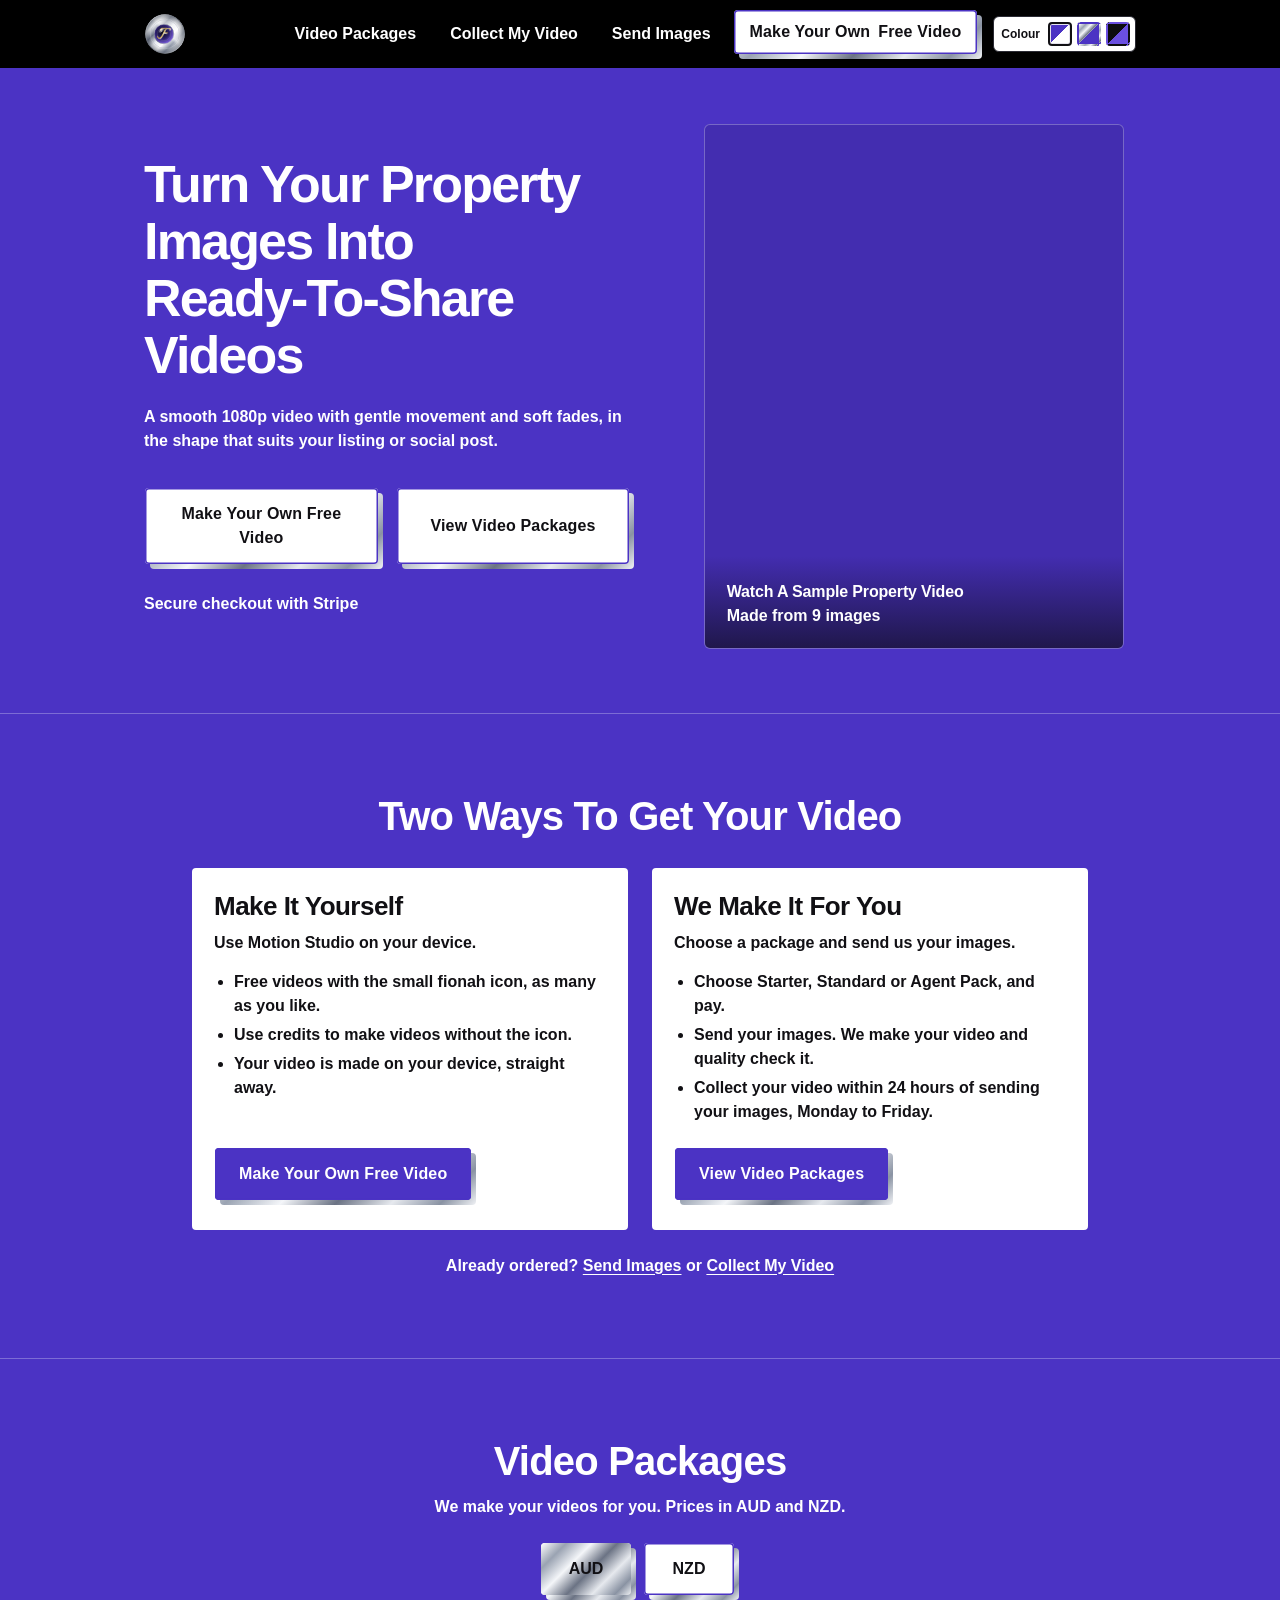
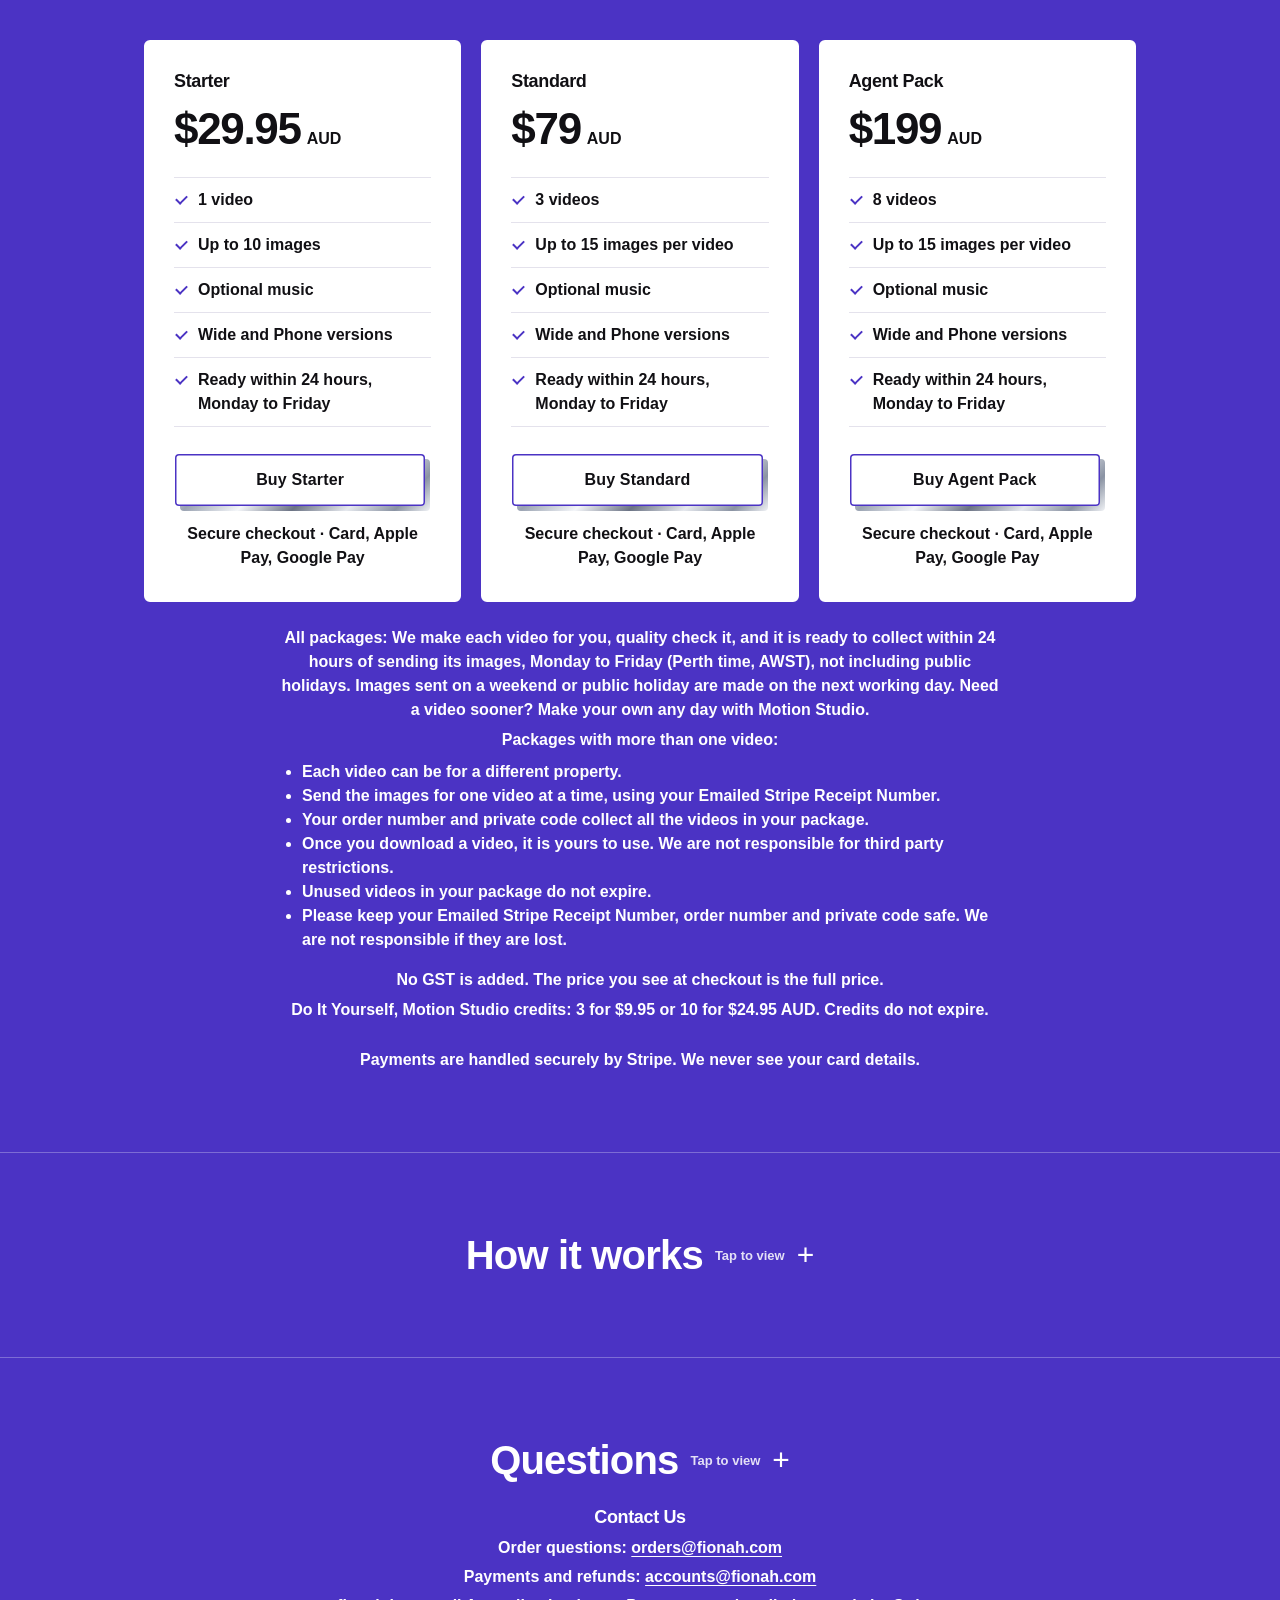
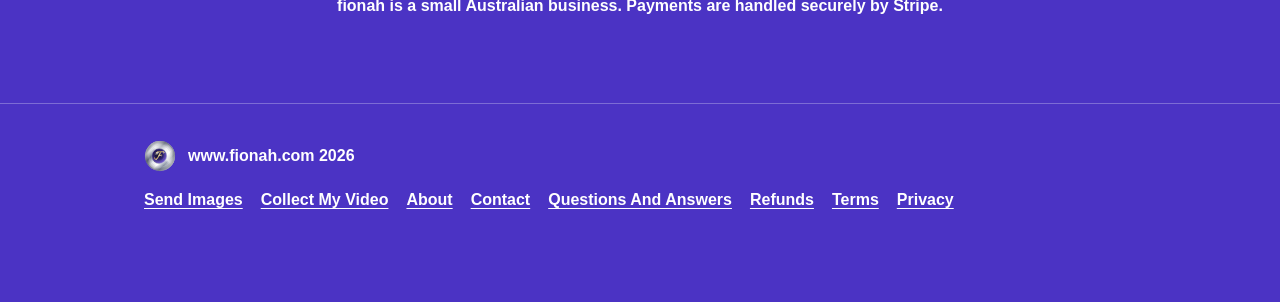
==== index.html @ e20ab8f5 "Contact Us message form (email links), Questions And Answers page, replies on Collect My Video, priv" ====
<!DOCTYPE html>
<html lang="en">
<head>
<meta charset="utf-8">
<meta name="viewport" content="width=device-width, initial-scale=1">
<title>fionah — Turn Your Property Images Into Videos</title>
<link rel="preconnect" href="https://fonts.googleapis.com">
<link rel="preconnect" href="https://fonts.gstatic.com" crossorigin>
<link href="https://fonts.googleapis.com/css2?family=Arimo:wght@400;700&display=swap" rel="stylesheet">
<meta name="description" content="Turn your listing images into scroll-stopping videos, ready within 24 hours of sending your images, Monday to Friday. Order a done-for-you video, or try Motion Studio free on your device.">
<meta name="theme-color" content="#000000">
<link rel="icon" type="image/svg+xml" href="favicon.svg">
<link rel="icon" type="image/png" sizes="32x32" href="favicon-32.png">
<link rel="shortcut icon" href="favicon.ico">
<link rel="apple-touch-icon" href="apple-touch-icon.png">
<script>try{document.documentElement.dataset.look=localStorage.getItem("fionah-theme")||"pastel"}catch(e){}</script>
<style>
  /* =========================================================
     fionah — minimal design system
     Font: Arial everywhere, logo included
     Look: sharp corners, thin lines, deep purple buttons
           with a chrome-silver shadow
     ========================================================= */
  :root, [data-look="pastel"]{          /* "Purple / white" — the default look */
    --bg:#4B33C4; --bg2:#432DB0; --card:#FFFFFF; --ink:#FFFFFF; --muted:#FFFFFF; --line:rgba(255,255,255,.28);
    --accent:#FFFFFF; --accent-hover:#EEEAFB; --accent-ink:#111014; --logo-ink:#FFFFFF;
  }
  [data-look="classic"]{                /* "Classic" — crisp white + black */
    --bg:#D6DAE0; --bg2:#E4E7EC; --card:#FFFFFF; --ink:#0A0A0A; --muted:#0A0A0A; --line:#B9BFC9;
    --accent:#4B33C4; --accent-hover:#3A2699; --accent-ink:#FFFFFF; --logo-ink:#0A0A0A;
  }
  [data-look="night"]{                  /* "Night" — dark + lighter purple */
    --bg:#0C0C10; --bg2:#121218; --card:#16161D; --ink:#F4F2EE; --muted:#F4F2EE; --line:#2A2A33;
    --accent:#6A4FE0; --accent-hover:#7D65EA; --accent-ink:#FFFFFF; --logo-ink:#FFFFFF;
  }
  :root{
    --chrome:linear-gradient(135deg,#FFFFFF 0%,#9AA3B2 18%,#F4F6F9 36%,#6B7384 54%,#E6E9EE 72%,#8A93A3 88%,#F0F2F5 100%);
    --r:4px;        /* sharp corners */
    --r-lg:6px;
  }
  *{box-sizing:border-box}
  html{scroll-behavior:smooth}
  body{margin:0;background:var(--bg);color:var(--ink);font-family:Arial,Arimo,Helvetica,sans-serif;font-size:16px;line-height:1.6;transition:background .3s,color .3s;-webkit-font-smoothing:antialiased}
  a{color:inherit}
  .wrap{max-width:1040px;margin:0 auto;padding:0 24px}
  h1,h2,h3{font-family:Arial,Arimo,Helvetica,sans-serif;font-weight:700;line-height:1.1;margin:0;letter-spacing:-.02em}
  h1{font-size:clamp(34px,6vw,60px);letter-spacing:-.035em}
  h2{font-size:clamp(26px,4vw,40px);margin-bottom:12px}
  h3{font-size:18px}
  p{margin:0}
  .muted{color:var(--muted)}
  .eyebrow{display:inline-block;font-size:12px;font-weight:700;letter-spacing:.14em;text-transform:uppercase;color:var(--accent);margin-bottom:14px}
  [data-look="night"] .eyebrow{color:#A996FF}

  /* buttons: sharp, deep purple, chrome-silver shadow */
  .btn{position:relative;z-index:0;display:inline-flex;align-items:center;justify-content:center;gap:8px;border-radius:var(--r);padding:14px 24px;font-weight:700;font-size:15px;letter-spacing:.01em;text-decoration:none;border:1.5px solid transparent;cursor:pointer;font-family:inherit;transition:transform .15s,background .15s}
  .btn-main{background:transparent;color:var(--accent-ink);margin:0 5px 5px 0}
  .btn-main::after{content:"";position:absolute;inset:0;border-radius:inherit;background:var(--accent);z-index:-1;transition:background .15s}
  .btn-main::before{content:"";position:absolute;inset:0;border-radius:inherit;background:var(--chrome);transform:translate(5px,5px);z-index:-2;transition:transform .15s}
  .btn-main:hover::after{background:var(--accent-hover)}
  .btn-main:hover::before{transform:translate(3px,3px)}
  .btn-main:active{transform:translate(3px,3px)}
  .btn-main:active::before{transform:translate(2px,2px)}
  .btn-ghost{background:transparent;border-color:var(--ink);color:var(--ink);margin:0 5px 5px 0}
  .btn-ghost:hover{background:var(--ink);color:var(--bg)}
  .btn[aria-disabled="true"]{cursor:not-allowed}

  /* nav — light, no black bar */
  nav{position:sticky;top:0;z-index:20;background:color-mix(in srgb,var(--bg) 88%,transparent);backdrop-filter:blur(10px);-webkit-backdrop-filter:blur(10px);border-bottom:1px solid var(--line)}
  nav .wrap{display:flex;align-items:center;justify-content:space-between;height:68px}

  /* fionah logo: chrome lens + bold Arial name (purple "f") */
  .logo{display:inline-flex;align-items:center;gap:9px;text-decoration:none;color:inherit}
  .logo img{flex:none}
  .logo .wm{display:inline-flex;align-items:baseline;font-family:Arial,Arimo,Helvetica,sans-serif;font-weight:700;letter-spacing:-.04em;line-height:1;white-space:nowrap}
  .logo .f{background:linear-gradient(160deg,#8A6CF0 0%,#5A44C4 45%,#2E2270 100%);-webkit-background-clip:text;background-clip:text;color:transparent;padding-right:.04em}
  .logo .rest{color:var(--logo-ink,#111014)}
  .logo.md img{width:42px;height:42px}
  .logo.md .wm{font-size:28px}
  .logo.sm img{width:32px;height:32px}
  .logo.sm .wm{font-size:22px}
  [data-look="night"] .logo .f{background-image:linear-gradient(160deg,#C9BCFF 0%,#8A6CF0 100%)}
  .navlinks{display:flex;gap:10px;align-items:center}
  .navlinks a.l{padding:8px 12px;text-decoration:none;font-size:14px;color:var(--muted)}
  .navlinks a.l:hover{color:var(--ink)}
  @media (max-width:640px){.navlinks a.l{display:none}}
  @media (max-width:640px){
    .navlinks{gap:6px}
    .navlinks a.l.sp{display:inline-block;padding:6px 2px;font-size:14px;white-space:nowrap}
    .navlinks .btn{padding:9px 12px;font-size:14px;white-space:nowrap}
    .themer .tl{display:none}
  }
  @media (max-width:380px){
    nav .wrap{padding-left:12px;padding-right:12px}
    nav .logo.md img{width:34px;height:34px}
    .navlinks{gap:5px}
    .navlinks a.l.sp{font-size:13px}
    .navlinks .btn{padding:8px 10px;font-size:13px}
    .themer{gap:3px;padding:4px}
    .themer button{width:20px;height:20px}
  }
  .navlinks .btn{padding:10px 16px;font-size:14px}

  /* hero */
  .hero{padding:56px 0 64px}
  .hero .grid{display:grid;grid-template-columns:1.05fr .95fr;gap:56px;align-items:center}
  @media (max-width:820px){.hero{padding:34px 0 48px}.hero .grid{grid-template-columns:1fr;gap:40px}}
  .hero p.lead{font-size:18px;color:var(--muted);margin:20px 0 30px;max-width:500px}
  .hero .ctas{display:flex;gap:12px;flex-wrap:wrap;margin-top:30px}
  .trust{display:flex;gap:10px 22px;flex-wrap:wrap;margin-top:26px;font-size:13px;color:var(--muted)}
  .trust span::before{content:"";display:inline-block;width:6px;height:6px;background:var(--accent);margin-right:8px;vertical-align:middle}

  /* demo (gentle zoom & glide, like the real videos) */
  .demo{position:relative;aspect-ratio:4/5;border-radius:var(--r-lg);overflow:hidden;background:var(--bg2);border:1px solid var(--line);max-width:420px;justify-self:center;width:100%}
  .scene{position:absolute;inset:0;opacity:0;animation:fade 36s infinite}
  .scene img{width:100%;height:100%;object-fit:cover;display:block;animation:kb1 36s infinite ease-in-out}
  .scene:nth-child(2){animation-delay:4s}.scene:nth-child(2) img{animation-delay:4s;animation-name:kb2}
  .scene:nth-child(3){animation-delay:8s}.scene:nth-child(3) img{animation-delay:8s;animation-name:kb3}
  .scene:nth-child(4){animation-delay:12s}.scene:nth-child(4) img{animation-delay:12s;animation-name:kb1}
  .scene:nth-child(5){animation-delay:16s}.scene:nth-child(5) img{animation-delay:16s;animation-name:kb2}
  .scene:nth-child(6){animation-delay:20s}.scene:nth-child(6) img{animation-delay:20s;animation-name:kb3}
  .scene:nth-child(7){animation-delay:24s}.scene:nth-child(7) img{animation-delay:24s;animation-name:kb1}
  .scene:nth-child(8){animation-delay:28s}.scene:nth-child(8) img{animation-delay:28s;animation-name:kb2}
  .scene:nth-child(9){animation-delay:32s}.scene:nth-child(9) img{animation-delay:32s;animation-name:kb3}
  @keyframes fade{0%{opacity:0}3.33%{opacity:1}11.11%{opacity:1}14.44%{opacity:0}100%{opacity:0}}
  @keyframes kb1{0%{transform:scale(1)}14.44%{transform:scale(1.12) translate(2%,-1%)}100%{transform:scale(1.12) translate(2%,-1%)}}
  @keyframes kb2{0%{transform:scale(1.1) translateX(3%)}14.44%{transform:scale(1.1) translateX(-3%)}100%{transform:scale(1.1) translateX(-3%)}}
  @keyframes kb3{0%{transform:scale(1.13)}14.44%{transform:scale(1.0)}100%{transform:scale(1.0)}}
  .demo .demovid{position:absolute;inset:0;width:100%;height:100%;object-fit:cover;z-index:1;background:transparent}
  .demo .cap{z-index:2;position:absolute;left:0;right:0;bottom:0;padding:24px 22px 20px;background:linear-gradient(180deg,transparent,rgba(10,10,14,.62));color:#fff}
  .demo .cap b{font-size:20px;font-weight:700;letter-spacing:-.01em;display:block}
  .demo .cap small{font-size:13px}

  section{padding:80px 0;border-top:1px solid var(--line)}
  @media (max-width:820px){section{padding:56px 0}}
  .center{text-align:center}
  .sub{max-width:560px;margin:0 auto 40px;color:var(--muted)}

  /* steps */
  .cards{display:grid;grid-template-columns:repeat(3,1fr);gap:0;border:1px solid var(--line);border-radius:var(--r-lg);background:var(--card);overflow:hidden}
  @media (max-width:820px){.cards{grid-template-columns:1fr}}
  .card{padding:30px 28px;border-right:1px solid var(--line)}
  .card:last-child{border-right:none}
  @media (max-width:820px){.card{border-right:none;border-bottom:1px solid var(--line)}.card:last-child{border-bottom:none}}
  .card .num{display:block;font-size:13px;font-weight:700;letter-spacing:.1em;color:var(--accent);margin-bottom:18px}
  [data-look="night"] .card .num{color:#A996FF}
  .card p{color:var(--muted);margin-top:8px;font-size:15px}

  /* made for */
  .chips{display:flex;flex-wrap:wrap;gap:8px;justify-content:center;max-width:820px;margin:0 auto}
  .chip{border:1px solid var(--line);background:var(--card);border-radius:var(--r);padding:9px 14px;font-size:14px}

  /* pricing */
  .prices{display:grid;grid-template-columns:repeat(3,1fr);gap:20px;align-items:stretch}
  @media (max-width:880px){.prices{grid-template-columns:1fr}}
  .price{background:var(--card);border:1px solid var(--line);border-radius:var(--r-lg);padding:30px 28px;display:flex;flex-direction:column;position:relative}
  .price{border:2px solid var(--accent) !important}
  [data-look="night"] .price{border-color:#8A6CF0 !important}
  .price .tag{position:absolute;top:-12px;left:26px;background:var(--accent);color:var(--accent-ink);font-size:11px;font-weight:700;letter-spacing:.08em;text-transform:uppercase;border-radius:var(--r);padding:5px 10px}
  .price .amt{font-size:44px;font-weight:700;letter-spacing:-.03em;margin:14px 0 4px;line-height:1.1;min-height:50px;display:flex;align-items:baseline;gap:6px;white-space:nowrap}
  .price .amt small{font-size:16px;color:var(--muted);letter-spacing:0}
  .price .nzwait{font-size:18px;letter-spacing:0;color:var(--muted)}
  .nznote{text-align:center;color:var(--muted);font-size:13.5px;max-width:560px;margin:22px auto 0}
  .price ul{list-style:none;padding:0;margin:18px 0 26px;flex:1;border-top:1px solid var(--line)}
  .price li{padding:10px 0 10px 24px;position:relative;font-size:15px;border-bottom:1px solid var(--line)}
  .price li::before{content:"";position:absolute;left:2px;top:17px;width:9px;height:5px;border-left:2px solid var(--accent);border-bottom:2px solid var(--accent);transform:rotate(-45deg)}
  [data-look="night"] .price li::before{border-color:#A996FF}
  .price .btn{width:calc(100% - 5px)}
  .cur{display:inline-flex;margin:6px 0 40px;border:1.5px solid var(--accent);border-radius:var(--r);overflow:hidden}
  .cur button{font:inherit;font-weight:700;font-size:15px;padding:10px 26px;border:none;background:transparent;color:var(--ink);cursor:pointer;min-width:90px}
  .cur button.on{background:var(--accent);color:var(--accent-ink)}
  .secure{text-align:center;margin-top:26px;font-size:13px;color:var(--muted)}
  .soon{font-size:12.5px;color:var(--muted);text-align:center;margin-top:10px;min-height:18px}

  /* free app band */
  .band{border:1px solid var(--line);background:var(--card);border-radius:var(--r-lg);padding:40px;display:flex;gap:24px;align-items:center;justify-content:space-between;flex-wrap:wrap}
  .band p{color:var(--muted);margin-top:8px;max-width:520px}
  @media (max-width:640px){.band{padding:28px 22px}}

  /* faq */
  .faq{border-top:1px solid var(--line)}
  details{border-bottom:1px solid var(--line);padding:20px 2px}
  summary{cursor:pointer;font-weight:700;list-style:none;padding-right:28px;position:relative}
  summary::-webkit-details-marker{display:none}
  summary::after{content:"+";position:absolute;right:0;top:-3px;color:var(--accent);font-size:22px;font-weight:400}
  [data-look="night"] summary::after{color:#A996FF}
  details[open]>summary::after{content:"–"}
  details p{color:var(--muted);margin-top:10px}

  footer{padding:36px 0 90px;border-top:1px solid var(--line);font-size:14px;color:var(--muted)}
  footer a{color:var(--ink)}
  footer .wrap{display:flex;justify-content:space-between;align-items:center;gap:16px;flex-wrap:wrap}

  /* theme switcher (Cream / Classic / Night) */
  .themer{display:flex;gap:5px;background:#FFFFFF;border:1px solid #2A2A33;padding:5px;border-radius:var(--r-lg);flex:none}
  .themer button{width:24px;height:24px;border-radius:var(--r);border:2px solid transparent;cursor:pointer;padding:0;outline-offset:2px}
  .themer button.on{border-color:#111014}
  .themer .t1{background:linear-gradient(135deg,#4B33C4 50%,#FFFFFF 50%);box-shadow:inset 0 0 0 1px #E4E2EC}
  .themer .t2{background:linear-gradient(135deg,#FFFFFF 0%,#9AA3B2 18%,#F4F6F9 32%,#6B7384 46%,#E6E9EE 50%,#4B33C4 50%)}
  .themer .t3{background:linear-gradient(135deg,#0C0C10 50%,#6A4FE0 50%)}
  /* black top bar (all themes) */
  nav{background:#000 !important;border-bottom:none;backdrop-filter:none;-webkit-backdrop-filter:none}
  nav .navlinks a.l{color:#fff;font-size:16px}
  nav .navlinks a.l:hover{color:#C9BCFF}
  /* one text size and one darkness everywhere, except headings and prices */
  body *:not(h1):not(h2):not(h3):not(h1 *):not(h2 *):not(h3 *):not(.amt){font-size:16px !important;line-height:1.5}
  .trust span::before{width:8px;height:8px}
  .secure,.nznote{max-width:760px;margin-left:auto;margin-right:auto}
  [data-look="classic"] body{background:linear-gradient(160deg,#F4F6F9 0%,#C3C8D0 22%,#EEF0F3 42%,#AEB4BE 62%,#E6E9EE 82%,#BFC5CE 100%) fixed}
  /* white boxes keep dark words and purple buttons (all themes) */
  .price,.band{--ink:#111014;--muted:#111014;--line:#E4E2EC;--accent:#4B33C4;--accent-hover:#3A2699;--accent-ink:#FFFFFF;color:#111014}
  [data-look="night"] .price,[data-look="night"] .band{--ink:#F4F2EE;--muted:#F4F2EE;--line:#2A2A33;--accent:#6A4FE0;--accent-hover:#7D65EA;color:#F4F2EE}
  [data-look="pastel"] .price{border-color:#FFFFFF !important}
  [data-look="pastel"] .price .tag{background:#FFFFFF;color:#111014;box-shadow:inset 0 0 0 1.5px #4B33C4}
  /* purple/white look: every button is white (bottom colour of the widget square) with a thin purple edge */
  [data-look="pastel"] .price,[data-look="pastel"] .band{--accent:#FFFFFF;--accent-hover:#F3F0FF;--accent-ink:#111014}
  [data-look="pastel"] .price li::before{border-color:#4B33C4}
  [data-look="pastel"] .btn-main::after,[data-look="pastel"] .cur button::after{box-shadow:inset 0 0 0 1.5px #4B33C4}
  [data-look="pastel"] .btn-main:hover::after{background:#F3F0FF}
  [data-look="pastel"] .cur button.on::after{box-shadow:none}
  /* promise line, drawers, steps, footer links */
  .promise{font-size:18px !important;margin-top:16px;max-width:520px;min-height:1.6em;transition:opacity .6s ease}
  .promise.fade{opacity:0}
  /* free trial + credits picture (How it works) */
  .flow{margin:34px auto 0;max-width:760px;background:#fff;border-radius:var(--r-lg);padding:24px 18px}
  .flow h3{margin:0 0 18px;text-align:center;font-size:clamp(20px,2.6vw,24px);color:#111014}
  [data-look="night"] .flow{background:var(--card)}
  [data-look="night"] .flow h3,[data-look="night"] .flow .lab,[data-look="night"] .flow .op,[data-look="night"] .flow .keep{color:#F4F2EE}
  .flow .eq{display:flex;align-items:center;justify-content:center;gap:14px;flex-wrap:wrap}
  .flow .grp{display:flex;flex-direction:column;align-items:center;gap:8px}
  .flow .row{display:flex;gap:6px;flex-wrap:wrap;justify-content:center}
  .flow .lab{font-size:14px;font-weight:700;color:#111014;text-align:center}
  .flow .op{font-size:32px !important;font-weight:700;color:#4B33C4;line-height:1;margin-top:-26px}
  @media (max-width:560px){.flow .op{margin-top:0}}
  .flow .vid{position:relative;width:44px;height:32px;border-radius:4px;background:linear-gradient(135deg,#6A4FE0,#2E1F80);box-shadow:2px 2px 0 #A9B0BC}
  .flow .vid::before{content:"";position:absolute;left:17px;top:9px;border-left:12px solid #fff;border-top:7px solid transparent;border-bottom:7px solid transparent}
  .flow .vid.ic::after{content:"";position:absolute;right:2px;bottom:2px;width:13px;height:13px;background:url(logo.svg) center/contain no-repeat}
  .flow .coin{width:32px;height:32px;border-radius:50%;background:radial-gradient(circle at 35% 30%,#F7E2A0,#D9A93E 55%,#9C6B1F);color:#3A2600;font-weight:700;font-size:15px;line-height:32px;text-align:center;box-shadow:2px 2px 0 #A9B0BC}
  .flow .inf{font-size:30px !important;font-weight:700;color:#4B33C4;line-height:32px}
  .flow .op.sm{font-size:24px !important;margin-top:0;line-height:32px}
  .flow .op.sep{color:#B9BFC9}
  @media (max-width:560px){.flow .op.sep{display:none}}
  .flow .keep{display:flex;align-items:center;justify-content:center;gap:10px;margin:22px 0 0;font-size:14px;font-weight:700;color:#111014}
  .flow .keep + .keep{margin-top:12px;max-width:440px;margin-left:auto;margin-right:auto;text-align:left}
  .flow .rcpt{width:26px;height:34px;flex:none;margin:0 9px;filter:drop-shadow(2px 2px 0 #A9B0BC)}
  @media (max-width:560px){.flow .eq{flex-direction:column;gap:10px}}
  details.drawer{border:none;padding:0}
  details.drawer>summary{display:flex;align-items:center;justify-content:center;gap:12px;padding-right:0}
  details.drawer>summary h2{margin:0}
  details.drawer>summary::after{position:static;order:3;font-size:30px !important;line-height:1;color:var(--ink)}
  details.drawer>summary::before{content:"Tap to view";order:2;font-size:13px !important;opacity:.85}
  details.drawer[open]>summary::before{content:"Tap to close"}
  .steps{list-style:none;counter-reset:s;padding:0;margin:28px auto 0;max-width:720px;display:grid;gap:12px}
  .steps li{counter-increment:s;background:var(--card);color:#111014;border-radius:var(--r-lg);padding:18px 20px 18px 64px;position:relative;display:flex;flex-direction:column;gap:4px}
  [data-look="night"] .steps li{color:#F4F2EE}
  .steps li ul{margin:2px 0 0;padding-left:20px}
  .steps li ul li{all:unset;display:list-item;list-style:disc;margin:3px 0;line-height:1.5}
  .steps li ul li::before{content:none}
  .steps li::before{content:counter(s);position:absolute;left:18px;top:16px;width:32px;height:32px;border-radius:var(--r);background:#4B33C4;color:#fff;display:grid;place-items:center}
  #faq .faq{max-width:760px;margin:22px auto 0;background:var(--card);color:#111014;border-radius:var(--r-lg);padding:4px 22px;border-top:none}
  [data-look="night"] #faq .faq{color:#F4F2EE}
  #faq .faq details{border-bottom:1px solid #E4E2EC}
  [data-look="night"] #faq .faq details{border-color:#2A2A33}
  #faq .faq details:last-child{border-bottom:none}
  #faq .faq summary::after{color:inherit}
  #faq .faq p{color:inherit}
  #faq .faq details ul{margin:0 0 16px;padding-left:22px;color:inherit}
  #faq .faq details li{margin:4px 0;line-height:1.5}
  .flinks{display:flex;gap:6px 18px;flex-wrap:wrap}
  .flinks a{color:var(--ink);text-decoration:underline;text-underline-offset:3px}
  /* currency: chosen = solid with a tick, other = outline */
  .cur{gap:8px;border:none;overflow:visible;margin-bottom:12px}
  .finalp{display:none;width:max-content;margin:0 auto 34px;background:var(--chrome);color:#111014;border-radius:var(--r);padding:5px 12px;font-size:13px !important}
  .cur button{position:relative;z-index:0;border:none;border-radius:var(--r);background:transparent;color:var(--accent-ink);padding:14px 24px;margin:0 5px 5px 0;opacity:1}
  .cur button::after{content:"";position:absolute;inset:0;border-radius:inherit;background:var(--accent);z-index:-1}
  .cur button::before{content:"";position:absolute;inset:0;border-radius:inherit;background:var(--chrome);transform:translate(5px,5px);z-index:-2}
  .cur button.on{color:#111014}
  .cur button.on::after{background:var(--chrome)}
  /* more room above "Standard" for the MOST POPULAR tag */
  .price.best{padding-top:44px}
  .price .tag{top:-14px}
  .themer{align-items:center}
  .themer .tl{color:#111014;font-size:12px !important;padding:0 3px 0 2px;line-height:1}
  /* no blue tap flash or blue focus ring; keyboard users still see a ring, in purple */
  *{-webkit-tap-highlight-color:transparent}
  a:focus,button:focus,summary:focus,input:focus,select:focus,[tabindex]:focus{outline:none}
  a:focus-visible,button:focus-visible,summary:focus-visible,input:focus-visible,select:focus-visible{outline:2px solid #8A6CF0;outline-offset:2px}
  input[type=range]{accent-color:#4B33C4}
  /* every word bold */
  body, body *{font-weight:700 !important}
  .hero .ctas.ctas-stack{display:flex;flex-direction:row;flex-wrap:nowrap;align-items:stretch;gap:12px}
  .hero .ctas.ctas-stack .btn{text-align:center;justify-content:center;white-space:nowrap;padding:14px 18px}
  .hero h1{margin-bottom:0}
  .hero .promise{margin-top:36px}
  .hero .ctas.ctas-stack{margin-top:64px}
  @media (max-width:820px){.hero .promise{margin-top:26px}.hero .ctas.ctas-stack{margin-top:40px}}
  @media (max-width:640px){.hero .ctas.ctas-stack{display:grid;grid-template-columns:repeat(3,minmax(0,1fr));gap:8px}.hero .ctas.ctas-stack .btn{white-space:normal;padding:10px 4px;font-size:14px !important;line-height:1.25;min-width:0;margin:0 4px 4px 0}}
  /* 27 Nov review fixes */
  .hero h1{font-size:clamp(32px,4.6vw,52px);line-height:1.1}
  .hero p.lead{margin:20px 0 0;color:var(--ink)}
  .hero .ctas.ctas-stack{margin-top:34px}
  .hero .ctas.ctas-stack .btn{white-space:normal;flex:1 1 0;max-width:240px}
  .hero .promise{margin-top:22px}
  @media (max-width:640px){.hero .ctas.ctas-stack{grid-template-columns:repeat(2,minmax(0,1fr))}.hero .ctas.ctas-stack .btn{max-width:none}}
  #ways .ways{display:grid;grid-template-columns:1fr 1fr;gap:20px;max-width:900px;margin:28px auto 0}
  @media (max-width:760px){#ways .ways{grid-template-columns:1fr}}
  #ways .way{background:var(--card);color:#111014;border:2px solid #4B33C4;border-radius:var(--r-lg);padding:24px 22px;display:flex;flex-direction:column;gap:10px}
  [data-look="night"] #ways .way{color:#F4F2EE;border-color:#6A4FE0}
  #ways .way h3{margin:0;font-size:clamp(22px,2.8vw,26px)}
  #ways .way .wsub{margin:0}
  #ways .way ul{margin:0 0 8px;padding-left:20px;flex:1}
  #ways .way li{margin:5px 0;line-height:1.5}
  #ways .way .btn{align-self:flex-start;--accent:#4B33C4;--accent-hover:#3A2699;--accent-ink:#FFFFFF}
  #ways .back{text-align:center;margin:22px 0 0}
  #ways .back a,.pnote a{color:inherit;text-decoration:underline;text-underline-offset:3px}
  .nums{margin:28px auto 0;max-width:720px;background:var(--card);color:#111014;border-radius:var(--r-lg);padding:20px 22px}
  [data-look="night"] .nums{color:#F4F2EE}
  .nums h3{margin:0 0 6px;text-align:center}
  .nums .nsub{margin:0 0 12px;text-align:center}
  .nums dl{margin:0}
  .nums dt{margin:14px 0 4px;color:#4B33C4}
  [data-look="night"] .nums dt{color:#A996FF}
  .nums dd{margin:0 0 3px 0;line-height:1.5}
  .pnote{max-width:720px;margin:24px auto 0;text-align:center}
  .pnote p{margin:6px 0}
  .pnote ul{display:inline-block;text-align:left;margin:2px 0 10px;padding-left:22px;line-height:1.5}
  @media (max-width:640px){.navlinks .lg{display:none}}
  @media (max-width:420px){.navlinks{gap:4px}.navlinks .btn{padding:8px 9px}.themer{gap:2px;padding:3px}.themer button{width:20px;height:20px}}
  .howh{text-align:center;margin:26px 0 0}
  .biz{max-width:760px;margin:26px auto 0;text-align:center}
  .biz h3{margin:0 0 8px}
  .biz p{margin:5px 0}
  .biz a{color:inherit;text-decoration:underline;text-underline-offset:3px}
</style>
<style id="tapfix">
  /* No grey/blue flash or leftover outline when tapping; outline stays for keyboard users */
  html{-webkit-tap-highlight-color:transparent}
  a,button,summary,label,[role="button"],.tile,.sbtn{-webkit-tap-highlight-color:transparent;-webkit-user-select:none;user-select:none;caret-color:transparent}
  :focus:not(:focus-visible){outline:none}
  summary:focus:not(:focus-visible){outline:none}
  input,textarea{-webkit-user-select:text;user-select:text;caret-color:auto}
</style>
</head>
<body>

<nav>
  <div class="wrap">
    <a class="logo md" href="./" aria-label="fionah home"><img src="logo.svg" alt="fionah" width="40" height="40"></a>
    <div class="navlinks">
      <a class="l" href="#pricing">Video Packages</a>
      <a class="l" href="get.html">Collect My Video</a>
      <a class="l sp" href="send.html">Send Images</a>
      <a class="btn btn-main" href="app/"><span class="lg">Make Your Own</span> Free Video</a>
      <div class="themer" role="group" aria-label="Colour theme"><span class="tl">Colour</span>
        <button class="t1" data-t="pastel" title="Purple" aria-label="Purple theme"></button>
        <button class="t2" data-t="classic" title="Chrome" aria-label="Chrome theme"></button>
        <button class="t3" data-t="night" title="Night" aria-label="Night theme"></button>
      </div>
    </div>
  </div>
</nav>

<header class="hero" id="top">
  <div class="wrap grid">
    <div>
      <h1>Turn Your Property Images Into Ready&#8209;To&#8209;Share Videos</h1>
      <p class="lead">A smooth 1080p video with gentle movement and soft fades, in the shape that suits your listing or social post.</p>
      <div class="ctas ctas-stack">
        <a class="btn btn-main" href="app/">Make Your Own Free Video</a>
        <a class="btn btn-main" href="#pricing">View Video Packages</a>
      </div>
      <p class="promise">Secure checkout with Stripe</p>
    </div>

    <div class="demo" aria-label="Example of a smooth listing video">
      <video class="demovid" src="img/sample-video.mp4" poster="img/sample-front.jpg" autoplay muted loop playsinline preload="auto" aria-label="Sample fionah video of a house, made from 9 images"></video>
      <div class="scene"><img src="img/sample-front.jpg" alt="Front of a modern single-storey family home on a sunny day" width="896" height="1120" decoding="async"></div>
      <div class="scene"><img src="img/sample-living.jpg" alt="Bright living room with a cream sofa and timber floors" width="896" height="1120" decoding="async"></div>
      <div class="scene"><img src="img/sample-kitchen.jpg" alt="Light kitchen with a white island bench and brass pendant lights" width="896" height="1120" decoding="async" loading="lazy"></div>
      <div class="scene"><img src="img/sample-bed-1.jpg" alt="Main bedroom with a king bed and a woven pendant light" width="896" height="1120" decoding="async" loading="lazy"></div>
      <div class="scene"><img src="img/sample-bed-2.jpg" alt="Second bedroom with a lavender quilt and garden window" width="896" height="1120" decoding="async" loading="lazy"></div>
      <div class="scene"><img src="img/sample-bed-3.jpg" alt="Third bedroom with plantation shutters and built-in wardrobes" width="896" height="1120" decoding="async" loading="lazy"></div>
      <div class="scene"><img src="img/sample-bath-1.jpg" alt="Main ensuite with a freestanding bath and double vanity" width="896" height="1120" decoding="async" loading="lazy"></div>
      <div class="scene"><img src="img/sample-bath-2.jpg" alt="Family bathroom with white subway tiles and sage floor" width="896" height="1120" decoding="async" loading="lazy"></div>
      <div class="scene"><img src="img/sample-garage.jpg" alt="Double garage with polished concrete floor and storage" width="896" height="1120" decoding="async" loading="lazy"></div>
      <div class="cap"><b>Watch A Sample Property Video</b><small>Made from 9 images</small></div>
    </div>
  </div>
</header>

<section id="ways">
  <div class="wrap">
    <div class="center"><h2>Two Ways To Get Your Video</h2></div>
    <div class="ways">
      <div class="way">
        <h3>Make It Yourself</h3>
        <p class="wsub">Use Motion Studio on your device.</p>
        <ul>
          <li>Free videos with the small fionah icon, as many as you like.</li>
          <li>Use credits to make videos without the icon.</li>
          <li>Your video is made on your device, straight away.</li>
        </ul>
        <a class="btn btn-main" href="app/">Make Your Own Free Video</a>
      </div>
      <div class="way">
        <h3>We Make It For You</h3>
        <p class="wsub">Choose a package and send us your images.</p>
        <ul>
          <li>Choose Starter, Standard or Agent Pack, and pay.</li>
          <li>Send your images. We make your video and quality check it.</li>
          <li>Collect your video within 24 hours of sending your images, Monday to Friday.</li>
        </ul>
        <a class="btn btn-main" href="#pricing">View Video Packages</a>
      </div>
    </div>
    <p class="back">Already ordered? <a href="send.html">Send Images</a> or <a href="get.html">Collect My Video</a></p>
  </div>
</section>

<section id="pricing">
  <div class="wrap">
    <div class="center"><h2>Video Packages</h2>
      <p class="sub" style="margin-bottom:18px">We make your videos for you. Prices in AUD and NZD.</p>
      <div class="cur" role="group" aria-label="Choose currency"><button data-c="AUD" class="on">AUD</button><button data-c="NZD">NZD</button></div>
      <div class="finalp" id="finalP">Final price is shown at checkout</div>
    </div>
    <div class="prices" id="prices">
      <div class="price"><h3>Starter</h3><div class="amt">$29.95<small>AUD</small></div><ul><li>1 video</li><li>Up to 10 images</li><li>Optional music</li><li>Wide and Phone versions</li><li>Ready within 24 hours, Monday to Friday</li></ul><a class="btn btn-main" href="https://buy.stripe.com/9B6eVe8MCdV67hy5uB4AU00">Buy Starter</a></div>
      <div class="price"><h3>Standard</h3><div class="amt">$79<small>AUD</small></div><ul><li>3 videos</li><li>Up to 15 images per video</li><li>Optional music</li><li>Wide and Phone versions</li><li>Ready within 24 hours, Monday to Friday</li></ul><a class="btn btn-main" href="https://buy.stripe.com/14A8wQ5Aq7wIbxO3mt4AU01">Buy Standard</a></div>
      <div class="price"><h3>Agent Pack</h3><div class="amt">$199<small>AUD</small></div><ul><li>8 videos</li><li>Up to 15 images per video</li><li>Optional music</li><li>Wide and Phone versions</li><li>Ready within 24 hours, Monday to Friday</li></ul><a class="btn btn-main" href="https://buy.stripe.com/6oUbJ20g62co31i1el4AU02">Buy Agent Pack</a></div>
    </div>
    <div class="pnote">
      <p>All packages: We make each video for you, quality check it, and it is ready to collect within 24 hours of sending its images, Monday to Friday (Perth time, AWST), not including public holidays. Images sent on a weekend or public holiday are made on the next working day. Need a video sooner? Make your own any day with Motion Studio.</p>
      <p>Packages with more than one video:</p>
      <ul>
        <li>Each video can be for a different property.</li>
        <li>Send the images for one video at a time, using your Emailed Stripe Receipt Number.</li>
        <li>Your order number and private code collect all the videos in your package.</li>
        <li>Once you download a video, it is yours to use. We are not responsible for third party restrictions.</li>
        <li>Unused videos in your package do not expire.</li>
        <li>Please keep your Emailed Stripe Receipt Number, order number and private code safe. We are not responsible if they are lost.</li>
      </ul>
      <p>No GST is added. The price you see at checkout is the full price.</p>
      <p>Do It Yourself, Motion Studio credits: 3 for $9.95 or 10 for $24.95 AUD. Credits do not expire.</p>
    </div>
    <div class="secure">Payments are handled securely by Stripe. We never see your card details.</div>
  </div>
</section>

<section id="how">
  <div class="wrap">
    <details class="drawer">
      <summary><h2>How it works</h2></summary>
      <h3 class="howh">We Make It For You</h3>
      <ol class="steps">
        <li><b>Choose A Package</b><ul>
          <li>Select Starter, Standard or Agent Pack, and pay.</li>
          <li>Your Emailed Stripe Receipt Number and order number will show on screen.</li></ul></li>
        <li><b>Send Your Images</b><ul>
          <li>Take photos or choose images on your device to upload.</li>
          <li>Your images will show in the order you choose.</li>
          <li>Once you are happy with your selection, tap Send.</li>
          <li>You will receive a private code. Use this code to collect your video when it is ready.</li></ul></li>
        <li><b>Collect Your Video</b><ul>
          <li>Your video is ready within 24 hours of sending your images, Monday to Friday.</li>
          <li>Keep your order number and private code safe. You will need both to collect your video.</li>
          <li>Open the <a href="get.html">Collect My Video</a> page.</li>
          <li>Enter your order number and private code, then tap Find My Order.</li>
          <li>When your video is ready, tap Download.</li></ul></li>
      </ol>
      <div class="flow" id="trialFlow" role="img" aria-label="Motion Studio: free videos with the lens icon, as many as you like. 1 credit makes 1 video without the icon. To get a video without the icon, make it again and choose No Icon. Credits are saved with your Emailed Stripe Receipt Number, so you can use them on any device.">
        <h3>Make It Yourself: Motion Studio</h3>
        <div class="eq">
          <div class="grp"><div class="row"><span class="vid ic"></span><span class="vid ic"></span><span class="vid ic"></span><span class="inf">∞</span></div><div class="lab">Free With Icon: Unlimited</div></div>
          <div class="op sep">|</div>
          <div class="grp"><div class="row"><span class="coin">1</span><span class="op sm">=</span><span class="vid"></span></div><div class="lab">1 Credit = 1 Video Without Icon</div></div>
        </div>
        <div class="keep"><span class="vid ic"></span> To get a video without the icon, make it again and choose No Icon</div>
        <div class="keep"><svg class="rcpt" viewBox="0 0 32 40" aria-hidden="true"><defs><linearGradient id="rg" x1="0" y1="0" x2="1" y2="1"><stop offset="0" stop-color="#6A4FE0"/><stop offset="1" stop-color="#2E1F80"/></linearGradient></defs><path d="M4 2h24v36l-4-3-4 3-4-3-4 3-4-3-4 3z" fill="url(#rg)"/><g stroke="#fff" stroke-width="2.4" stroke-linecap="round"><path d="M10 11h12M10 17h12M10 23h7"/></g></svg> Credits are saved with your Emailed Stripe Receipt Number, so you can use them on any device</div>
      </div>
    </details>
  </div>
</section>

<section id="faq">
  <div class="wrap">
    <details class="drawer">
      <summary><h2>Questions</h2></summary>
      <div class="faq">
        <details><summary>Do the images actually move?</summary><p>The camera gently zooms and glides across each image, with soft fades between them. The images themselves stay still. It is a smooth moving slideshow, saved as an MP4 video.</p></details>
        <details><summary>How long is each video?</summary><ul><li>Every pack offers a choice of 30 seconds, 60 seconds or 1 minute 30 seconds.</li><li>In Motion Studio, you can choose your own length.</li></ul></details>
        <details><summary>What will I get?</summary><ul><li>Packages: Each video comes as two MP4 files in Full HD (1080p), so it fits any screen: Wide (16:9) for computers and listing websites, and Phone (Upright, 9:16) for Reels, Stories and TikTok.</li><li>Motion Studio: An MP4 video in the shape you choose: Wide (16:9), Reels (9:16), Post (4:5) or Square (1:1).</li></ul></details>
        <details><summary>How do I send my images?</summary><ul><li>Choose your package and pay. A short form will open with your Emailed Stripe Receipt Number.</li><li>Upload images or take new photos.</li><li>Choose your video length and style, and place your images in order.</li><li>Write a short message and choose whether you would like music.</li><li>Tap Send when you are finished.</li><li>Keep your receipt number, as you will use it each time you send images.</li></ul></details>
        <details><summary>Which numbers do I need, and where do I find them?</summary>
          <p>We use these numbers instead of your name and address, so we do not ask for your personal details.</p>
          <ul>
            <li>Emailed Stripe Receipt Number, for example #1234-5678: In the receipt email from Stripe, and on screen after you pay. You use it to send your images, and to use your credits on any device.</li>
            <li>Order Number, for example 1001: On screen after you pay, and after you send your images. You use it to collect your video.</li>
            <li>Private Code: On screen after you send your first images. You use it with your order number to collect your video. Please keep it safe.</li>
          </ul></details>
        <details><summary>When will my video be ready?</summary><p>Packages: Each video is ready to collect within 24 hours of sending its images, Monday to Friday (Perth time, AWST), not including public holidays. Images sent on a weekend or public holiday are made on the next working day. Need a video sooner? Make your own any day with Motion Studio. Motion Studio: Your video is made on your device straight away.</p></details>
        <details><summary>How do I use my credits on another device?</summary><ul><li>Open Motion Studio on the new device.</li><li>Tap Restore My Credits, just under the top tile.</li><li>Enter your Emailed Stripe Receipt Number, for example #1234-5678.</li><li>Your credits are ready to use.</li></ul></details>
        <details><summary>Is the music OK to use?</summary><p>Yes. Our music is made with a paid music licence that allows commercial use, so you can use your video in your property listings and social media posts.</p></details>
        <details><summary>I bought credits. Does the icon come off my old videos?</summary><ul><li>No. The icon is part of a video once it is made.</li><li>To get a video without the icon, make it again and choose No Icon (1 Credit) before you tap Make Video.</li><li>Saving the same finished video again does not use another credit.</li></ul></details>
        <details><summary>How long are my images and videos kept?</summary><p>For 7 days after your video is ready to collect. Then they are deleted for your privacy, so please download your video within 7 days. You can delete them sooner by tapping Delete My Files on the Collect My Video page.</p></details>
        <details><summary>Do unused package videos expire?</summary><p>No. Your unused videos stay with your Emailed Stripe Receipt Number until you use them all. Keep your receipt number, order number and private code safe. We are not responsible if they are lost.</p></details>
        <details><summary>Do credits expire?</summary><p>No. Your credits stay with your Emailed Stripe Receipt Number until you use them.</p></details>
        <details><summary>Is GST included?</summary><p>No GST is added. The price you see at checkout is the full price.</p></details>
      </div>
    </details>
    <div class="biz">
      <h3>Contact Us</h3>
      <p>Order questions: <a href="mailto:orders@fionah.com">orders@fionah.com</a></p>
      <p>Payments and refunds: <a href="mailto:accounts@fionah.com">accounts@fionah.com</a></p>
      <p>fionah is a small Australian business. Payments are handled securely by Stripe.</p>
    </div>
  </div>
</section>

<footer>
  <div class="wrap">
    <div style="display:flex;align-items:center;gap:12px;flex-wrap:wrap"><a class="logo sm" href="#top" aria-label="Back to top"><img src="logo.svg" alt="fionah" width="40" height="40"></a><span>www.fionah.com 2026</span></div>
    <div class="flinks"><a href="send.html">Send Images</a><a href="get.html">Collect My Video</a><a href="policies.html#about">About</a><a href="policies.html#contact">Contact</a><a href="qa.html">Questions And Answers</a><a href="policies.html#refunds">Refunds</a><a href="policies.html#terms">Terms</a><a href="policies.html#privacy">Privacy</a></div>
  </div>
</footer>



<script>
/* =========================================================
   ✏️  EDIT ME — your prices, Stripe links and email live here
   Paste each Stripe Payment Link between the quotes.
   Leave a link empty ("") and its button shows "Coming soon".
   ========================================================= */
const CONFIG = {
  email: "orders@fionah.com",
  // Prices are set in AUD. NZ customers: Stripe shows the exact NZD price at checkout
  // (Stripe "Adaptive Pricing"), so each package needs just ONE Stripe link.
  packages: [
    { name: "Starter", aud: 29.95, stripe: "https://buy.stripe.com/9B6eVe8MCdV67hy5uB4AU00",
      points: ["1 video", "Up to 10 images", "Optional music", "Wide and Phone versions", "Ready within 24 hours, Monday to Friday"] },
    { name: "Standard", aud: 79, stripe: "https://buy.stripe.com/14A8wQ5Aq7wIbxO3mt4AU01",
      points: ["3 videos", "Up to 15 images per video", "Optional music", "Wide and Phone versions", "Ready within 24 hours, Monday to Friday"] },
    { name: "Agent Pack", aud: 199, stripe: "https://buy.stripe.com/6oUbJ20g62co31i1el4AU02",
      points: ["8 videos", "Up to 15 images per video", "Optional music", "Wide and Phone versions", "Ready within 24 hours, Monday to Friday"] }
  ]
};
/* ========================================================= */

(function () {
  const box = document.getElementById('prices');
  const money = v => '$' + (Number.isInteger(v) ? v : v.toFixed(2));
  let cur = 'AUD'; try { cur = localStorage.getItem('fionah-cur') || 'AUD'; } catch (e) {}
  let rate = 1.12;   // AUD -> NZD guide rate; replaced by today's live rate below when it loads
  function render() {
    document.querySelectorAll('.cur button').forEach(b => b.classList.toggle('on', b.dataset.c === cur));
    const nz = cur === 'NZD';
    box.innerHTML = CONFIG.packages.map(p => {
      const live = /^https:\/\/(buy\.stripe\.com|checkout\.stripe\.com)\//.test(p.stripe);
      const amt = nz ? (rate ? '≈' + money(Math.round(p.aud * rate * 100) / 100) : '') : money(p.aud);
      return `<div class="price${p.best ? ' best' : ''}">
        ${p.best ? '<span class="tag">Most popular</span>' : ''}
        <h3>${p.name}</h3>
        <div class="amt">${amt ? `${amt}<small>${cur}</small>` : '<span class="nzwait">See NZD at checkout</span>'}</div>
        <ul>${p.points.map(x => `<li>${x}</li>`).join('')}</ul>
        <a class="btn btn-main" ${live ? `href="${p.stripe}"` : 'aria-disabled="true" href="#pricing"'}>Buy ${p.name}</a>
        <div class="soon">${live ? 'Secure checkout · Card, Apple Pay, Google Pay' : 'Online checkout coming soon'}</div>
      </div>`;
    }).join('');
    box.querySelectorAll('a[aria-disabled="true"]').forEach(a => a.addEventListener('click', e => e.preventDefault()));
    document.getElementById('finalP').style.display = nz ? 'block' : 'none';
    document.querySelector('.cur').style.marginBottom = nz ? '12px' : '40px';
  }
  document.querySelectorAll('.cur button').forEach(b => b.addEventListener('click', () => { cur = b.dataset.c; try { localStorage.setItem('fionah-cur', cur); } catch (e) {} render(); }));
  render();
  // today's AUD -> NZD rate, so the NZD guide price is up to date
  (async () => {
    for (const u of ['https://api.frankfurter.dev/v1/latest?base=AUD&symbols=NZD', 'https://api.frankfurter.app/latest?from=AUD&to=NZD']) {
      try { const r = await fetch(u); const j = await r.json(); if (j && j.rates && j.rates.NZD) { rate = j.rates.NZD; render(); return; } } catch (e) {}
    }
  })();

  // sample video: if the phone will not autoplay it, remove it so the moving photo slideshow shows instead
  { const v = document.querySelector('.demovid');
    if (v) { const p = v.play(); if (p && p.catch) p.catch(() => v.remove()); v.addEventListener('error', () => v.remove()); } }

  // theme switcher (remembers the visitor's choice)
  const root = document.documentElement;
  const setT = t => { root.dataset.look = t; document.querySelectorAll('.themer button').forEach(b => b.classList.toggle('on', b.dataset.t === t)); try { localStorage.setItem('fionah-theme', t); } catch (e) {} };
  setT(root.dataset.look || 'pastel');
  document.querySelectorAll('.themer button').forEach(b => b.addEventListener('click', () => setT(b.dataset.t)));
})();
</script>
<script src="mail.js"></script>
</body>
</html>
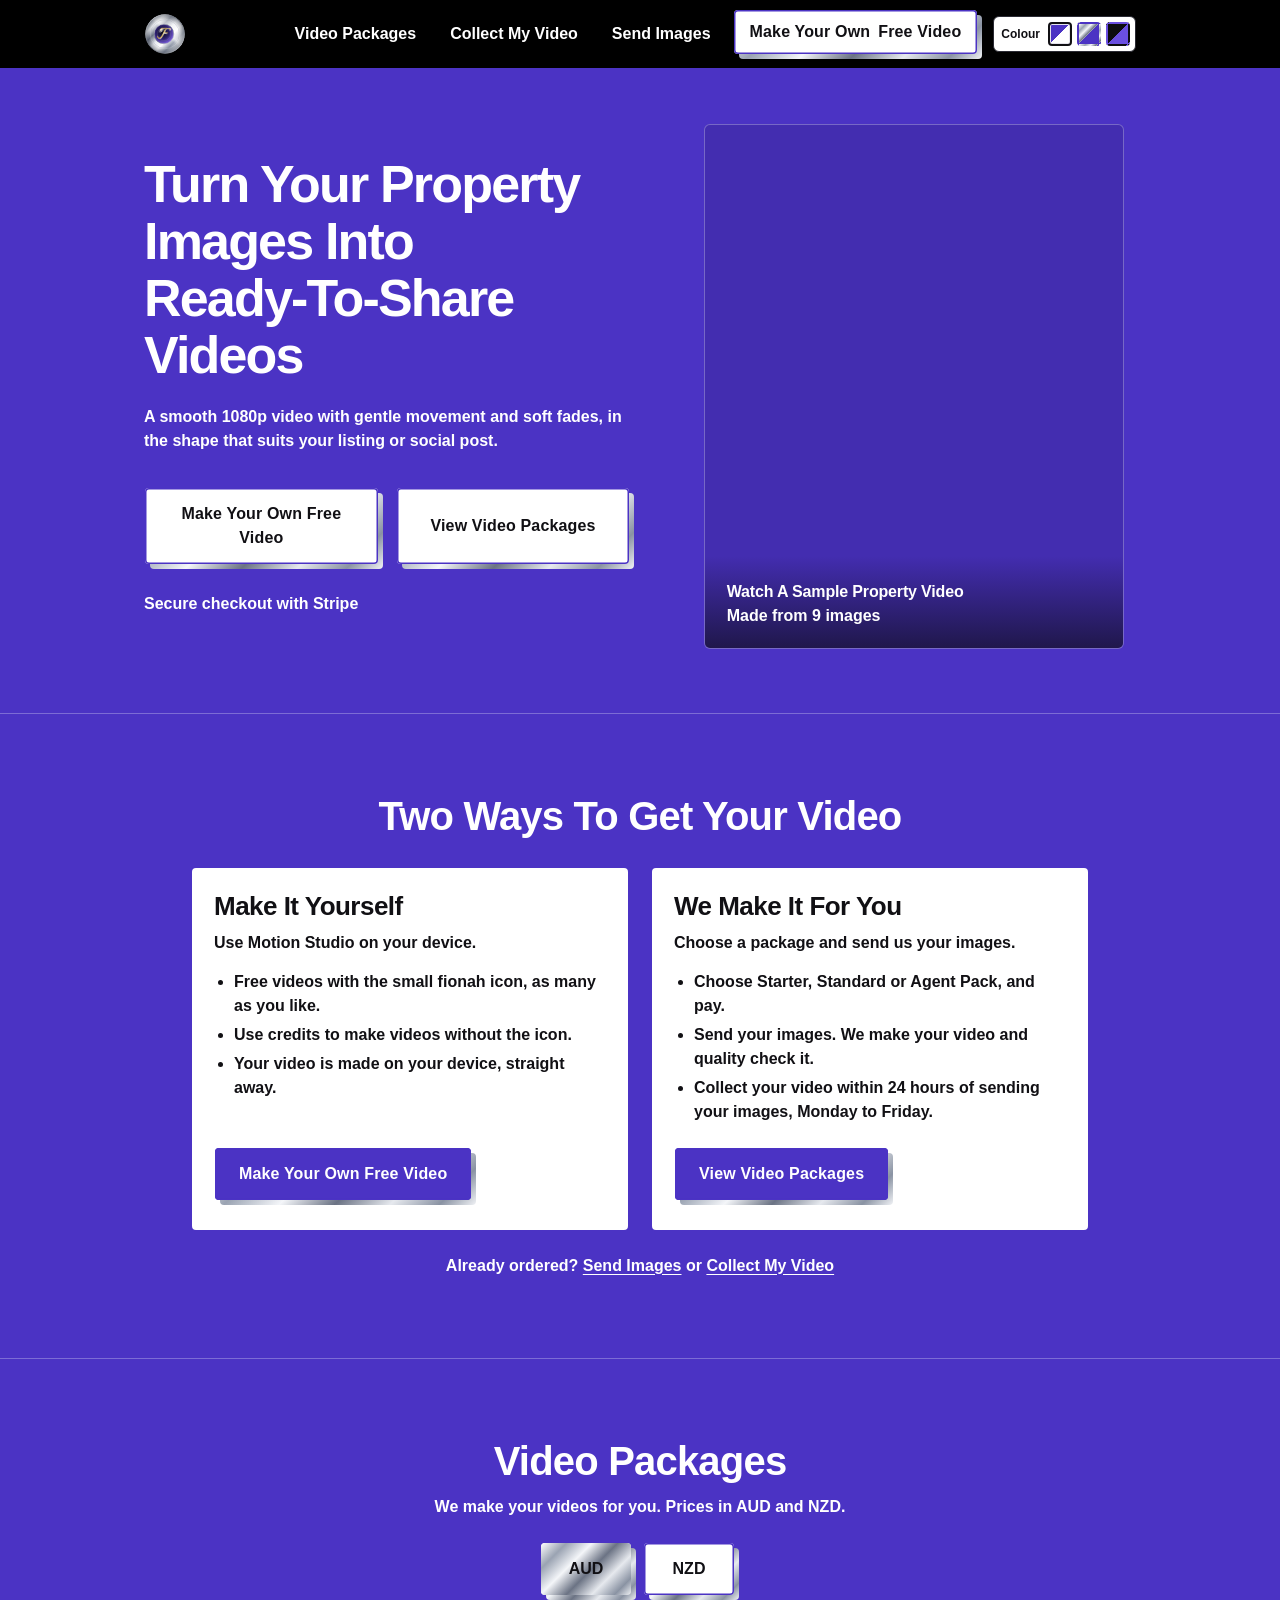
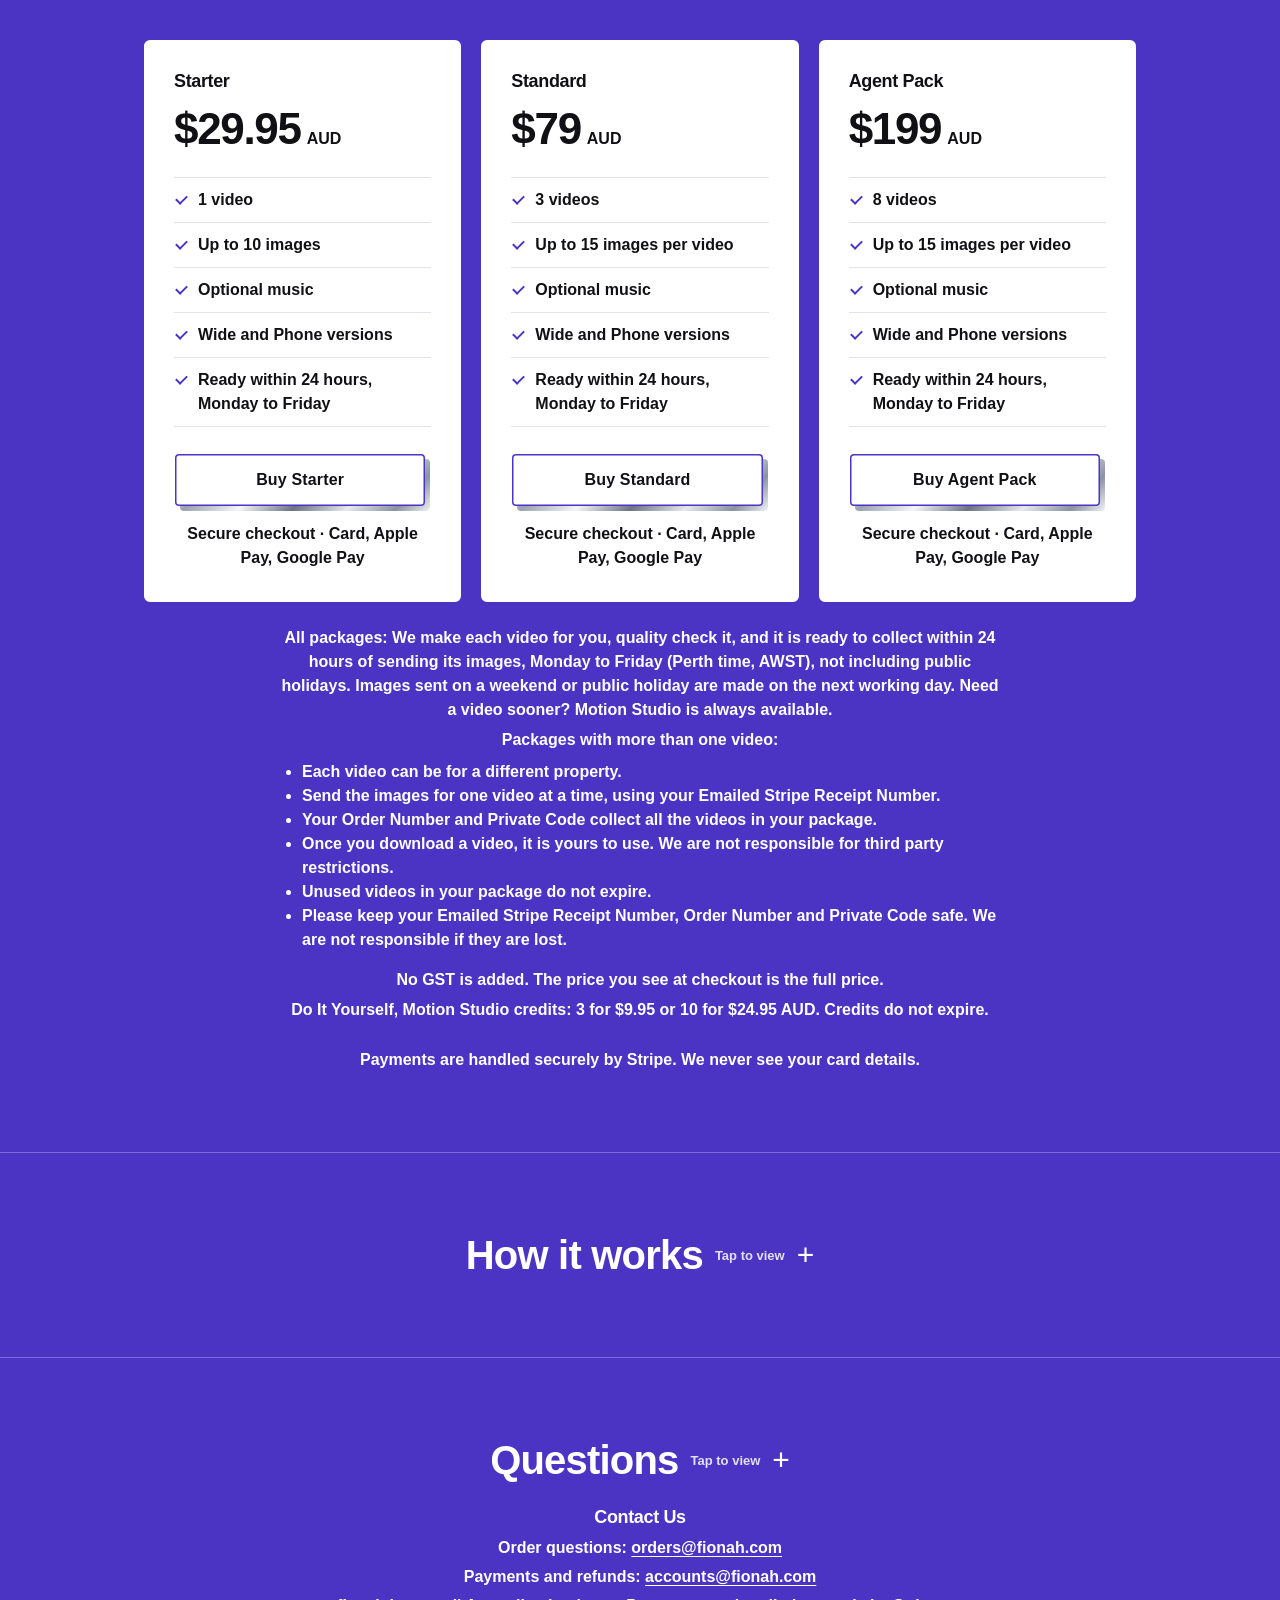
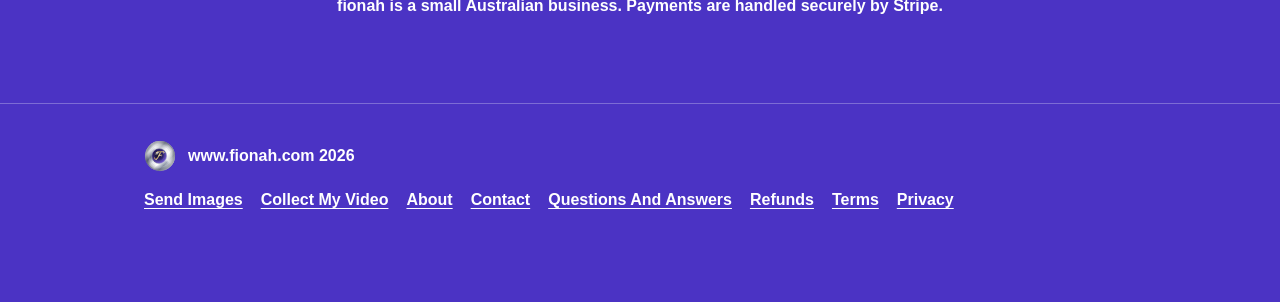
==== commit 1c2c3921: "Capitals for Order Number / Private Code / Emailed Stripe Receipt Number; contact note; refund + pur" ====
--- a/index.html
+++ b/index.html
@@ -430,15 +430,15 @@
       <div class="price"><h3>Agent Pack</h3><div class="amt">$199<small>AUD</small></div><ul><li>8 videos</li><li>Up to 15 images per video</li><li>Optional music</li><li>Wide and Phone versions</li><li>Ready within 24 hours, Monday to Friday</li></ul><a class="btn btn-main" href="https://buy.stripe.com/6oUbJ20g62co31i1el4AU02">Buy Agent Pack</a></div>
     </div>
     <div class="pnote">
-      <p>All packages: We make each video for you, quality check it, and it is ready to collect within 24 hours of sending its images, Monday to Friday (Perth time, AWST), not including public holidays. Images sent on a weekend or public holiday are made on the next working day. Need a video sooner? Make your own any day with Motion Studio.</p>
+      <p>All packages: We make each video for you, quality check it, and it is ready to collect within 24 hours of sending its images, Monday to Friday (Perth time, AWST), not including public holidays. Images sent on a weekend or public holiday are made on the next working day. Need a video sooner? Motion Studio is always available.</p>
       <p>Packages with more than one video:</p>
       <ul>
         <li>Each video can be for a different property.</li>
         <li>Send the images for one video at a time, using your Emailed Stripe Receipt Number.</li>
-        <li>Your order number and private code collect all the videos in your package.</li>
+        <li>Your Order Number and Private Code collect all the videos in your package.</li>
         <li>Once you download a video, it is yours to use. We are not responsible for third party restrictions.</li>
         <li>Unused videos in your package do not expire.</li>
-        <li>Please keep your Emailed Stripe Receipt Number, order number and private code safe. We are not responsible if they are lost.</li>
+        <li>Please keep your Emailed Stripe Receipt Number, Order Number and Private Code safe. We are not responsible if they are lost.</li>
       </ul>
       <p>No GST is added. The price you see at checkout is the full price.</p>
       <p>Do It Yourself, Motion Studio credits: 3 for $9.95 or 10 for $24.95 AUD. Credits do not expire.</p>
@@ -455,17 +455,17 @@
       <ol class="steps">
         <li><b>Choose A Package</b><ul>
           <li>Select Starter, Standard or Agent Pack, and pay.</li>
-          <li>Your Emailed Stripe Receipt Number and order number will show on screen.</li></ul></li>
+          <li>Your Emailed Stripe Receipt Number and Order Number will show on screen.</li></ul></li>
         <li><b>Send Your Images</b><ul>
           <li>Take photos or choose images on your device to upload.</li>
           <li>Your images will show in the order you choose.</li>
           <li>Once you are happy with your selection, tap Send.</li>
-          <li>You will receive a private code. Use this code to collect your video when it is ready.</li></ul></li>
+          <li>You will receive a Private Code. Use this code to collect your video when it is ready.</li></ul></li>
         <li><b>Collect Your Video</b><ul>
           <li>Your video is ready within 24 hours of sending your images, Monday to Friday.</li>
-          <li>Keep your order number and private code safe. You will need both to collect your video.</li>
+          <li>Keep your Order Number and Private Code safe. You will need both to collect your video.</li>
           <li>Open the <a href="get.html">Collect My Video</a> page.</li>
-          <li>Enter your order number and private code, then tap Find My Order.</li>
+          <li>Enter your Order Number and Private Code, then tap Find My Order.</li>
           <li>When your video is ready, tap Download.</li></ul></li>
       </ol>
       <div class="flow" id="trialFlow" role="img" aria-label="Motion Studio: free videos with the lens icon, as many as you like. 1 credit makes 1 video without the icon. To get a video without the icon, make it again and choose No Icon. Credits are saved with your Emailed Stripe Receipt Number, so you can use them on any device.">
@@ -490,20 +490,20 @@
         <details><summary>Do the images actually move?</summary><p>The camera gently zooms and glides across each image, with soft fades between them. The images themselves stay still. It is a smooth moving slideshow, saved as an MP4 video.</p></details>
         <details><summary>How long is each video?</summary><ul><li>Every pack offers a choice of 30 seconds, 60 seconds or 1 minute 30 seconds.</li><li>In Motion Studio, you can choose your own length.</li></ul></details>
         <details><summary>What will I get?</summary><ul><li>Packages: Each video comes as two MP4 files in Full HD (1080p), so it fits any screen: Wide (16:9) for computers and listing websites, and Phone (Upright, 9:16) for Reels, Stories and TikTok.</li><li>Motion Studio: An MP4 video in the shape you choose: Wide (16:9), Reels (9:16), Post (4:5) or Square (1:1).</li></ul></details>
-        <details><summary>How do I send my images?</summary><ul><li>Choose your package and pay. A short form will open with your Emailed Stripe Receipt Number.</li><li>Upload images or take new photos.</li><li>Choose your video length and style, and place your images in order.</li><li>Write a short message and choose whether you would like music.</li><li>Tap Send when you are finished.</li><li>Keep your receipt number, as you will use it each time you send images.</li></ul></details>
+        <details><summary>How do I send my images?</summary><ul><li>Choose your package and pay. A short form will open with your Emailed Stripe Receipt Number.</li><li>Upload images or take new photos.</li><li>Choose your video length and style, and place your images in order.</li><li>Write a short message and choose whether you would like music.</li><li>Tap Send when you are finished.</li><li>Keep your Emailed Stripe Receipt Number, as you will use it each time you send images.</li></ul></details>
         <details><summary>Which numbers do I need, and where do I find them?</summary>
           <p>We use these numbers instead of your name and address, so we do not ask for your personal details.</p>
           <ul>
             <li>Emailed Stripe Receipt Number, for example #1234-5678: In the receipt email from Stripe, and on screen after you pay. You use it to send your images, and to use your credits on any device.</li>
             <li>Order Number, for example 1001: On screen after you pay, and after you send your images. You use it to collect your video.</li>
-            <li>Private Code: On screen after you send your first images. You use it with your order number to collect your video. Please keep it safe.</li>
+            <li>Private Code: On screen after you send your first images. You use it with your Order Number to collect your video. Please keep it safe.</li>
           </ul></details>
-        <details><summary>When will my video be ready?</summary><p>Packages: Each video is ready to collect within 24 hours of sending its images, Monday to Friday (Perth time, AWST), not including public holidays. Images sent on a weekend or public holiday are made on the next working day. Need a video sooner? Make your own any day with Motion Studio. Motion Studio: Your video is made on your device straight away.</p></details>
+        <details><summary>When will my video be ready?</summary><p>Packages: Each video is ready to collect within 24 hours of sending its images, Monday to Friday (Perth time, AWST), not including public holidays. Images sent on a weekend or public holiday are made on the next working day. Need a video sooner? Motion Studio is always available. Motion Studio: Your video is made on your device straight away.</p></details>
         <details><summary>How do I use my credits on another device?</summary><ul><li>Open Motion Studio on the new device.</li><li>Tap Restore My Credits, just under the top tile.</li><li>Enter your Emailed Stripe Receipt Number, for example #1234-5678.</li><li>Your credits are ready to use.</li></ul></details>
         <details><summary>Is the music OK to use?</summary><p>Yes. Our music is made with a paid music licence that allows commercial use, so you can use your video in your property listings and social media posts.</p></details>
         <details><summary>I bought credits. Does the icon come off my old videos?</summary><ul><li>No. The icon is part of a video once it is made.</li><li>To get a video without the icon, make it again and choose No Icon (1 Credit) before you tap Make Video.</li><li>Saving the same finished video again does not use another credit.</li></ul></details>
         <details><summary>How long are my images and videos kept?</summary><p>For 7 days after your video is ready to collect. Then they are deleted for your privacy, so please download your video within 7 days. You can delete them sooner by tapping Delete My Files on the Collect My Video page.</p></details>
-        <details><summary>Do unused package videos expire?</summary><p>No. Your unused videos stay with your Emailed Stripe Receipt Number until you use them all. Keep your receipt number, order number and private code safe. We are not responsible if they are lost.</p></details>
+        <details><summary>Do unused package videos expire?</summary><p>No. Your unused videos stay with your Emailed Stripe Receipt Number until you use them all. Keep your Emailed Stripe Receipt Number, Order Number and Private Code safe. We are not responsible if they are lost.</p></details>
         <details><summary>Do credits expire?</summary><p>No. Your credits stay with your Emailed Stripe Receipt Number until you use them.</p></details>
         <details><summary>Is GST included?</summary><p>No GST is added. The price you see at checkout is the full price.</p></details>
       </div>
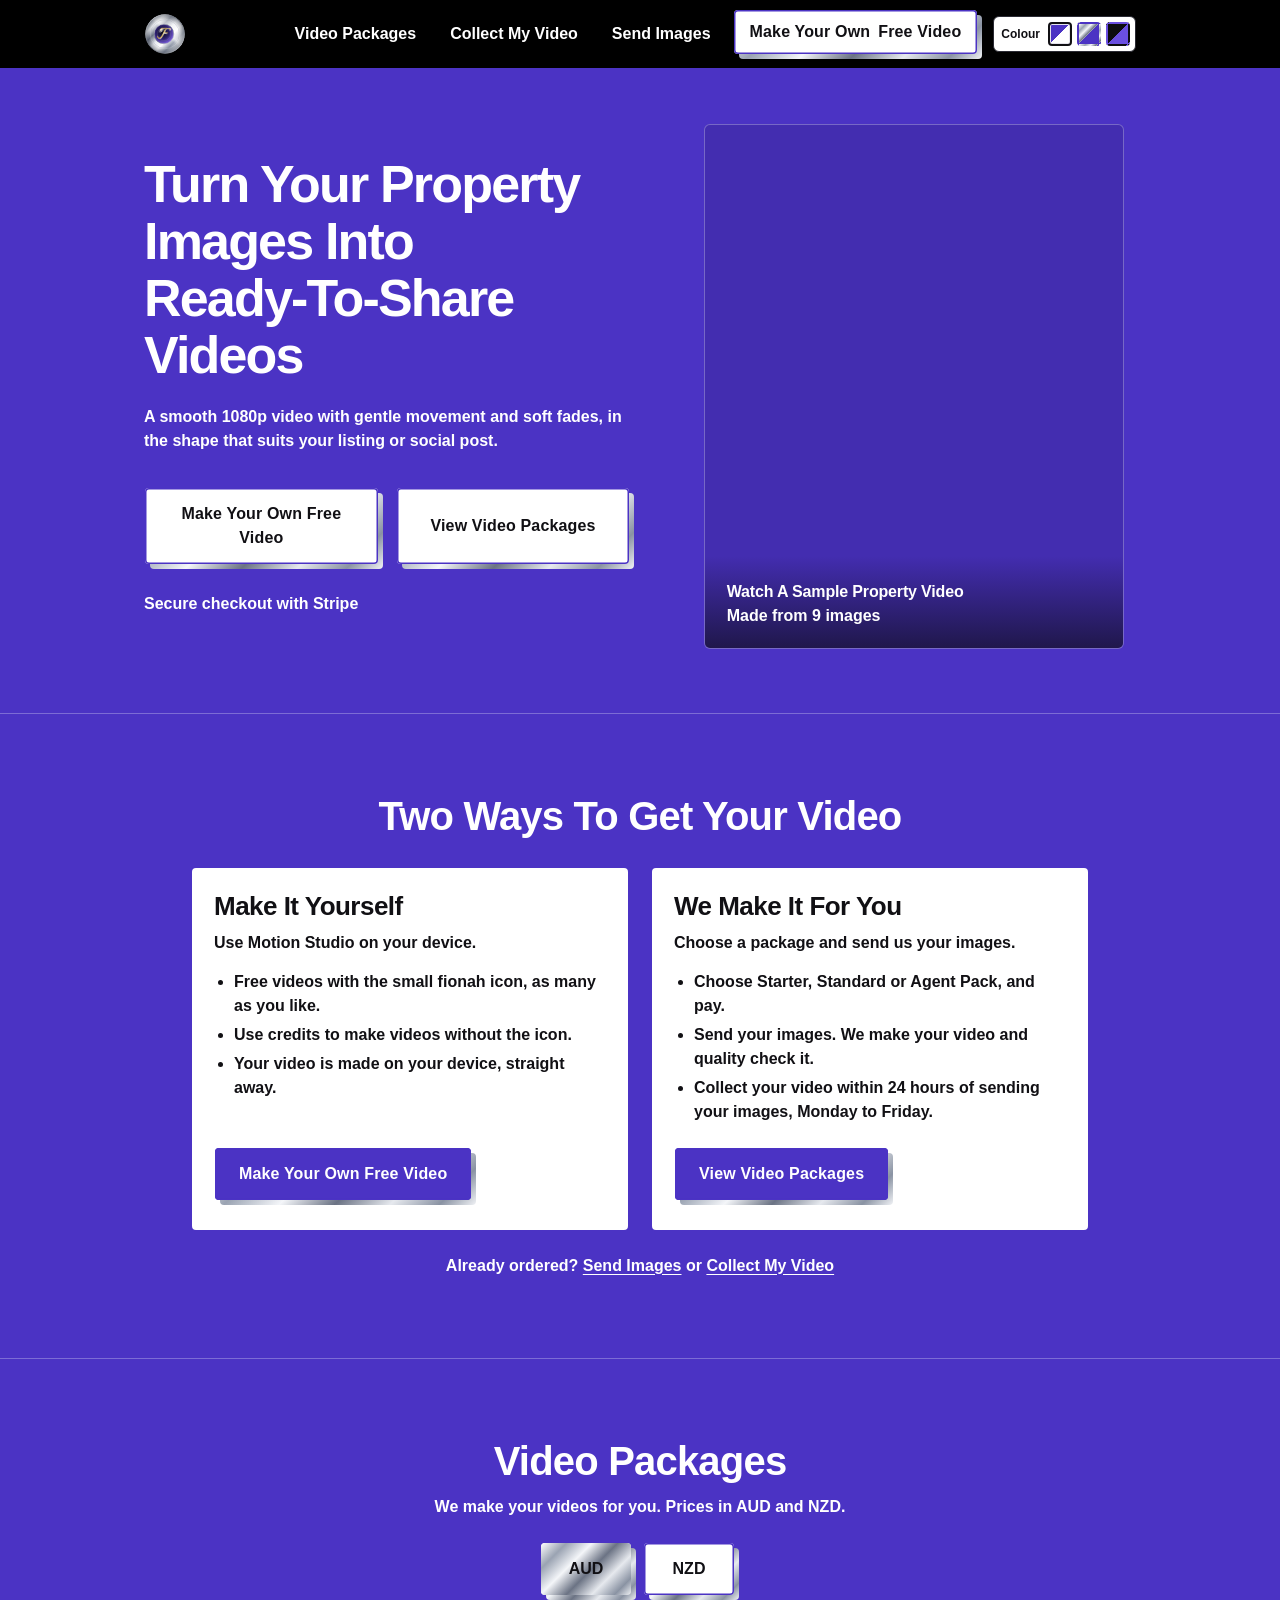
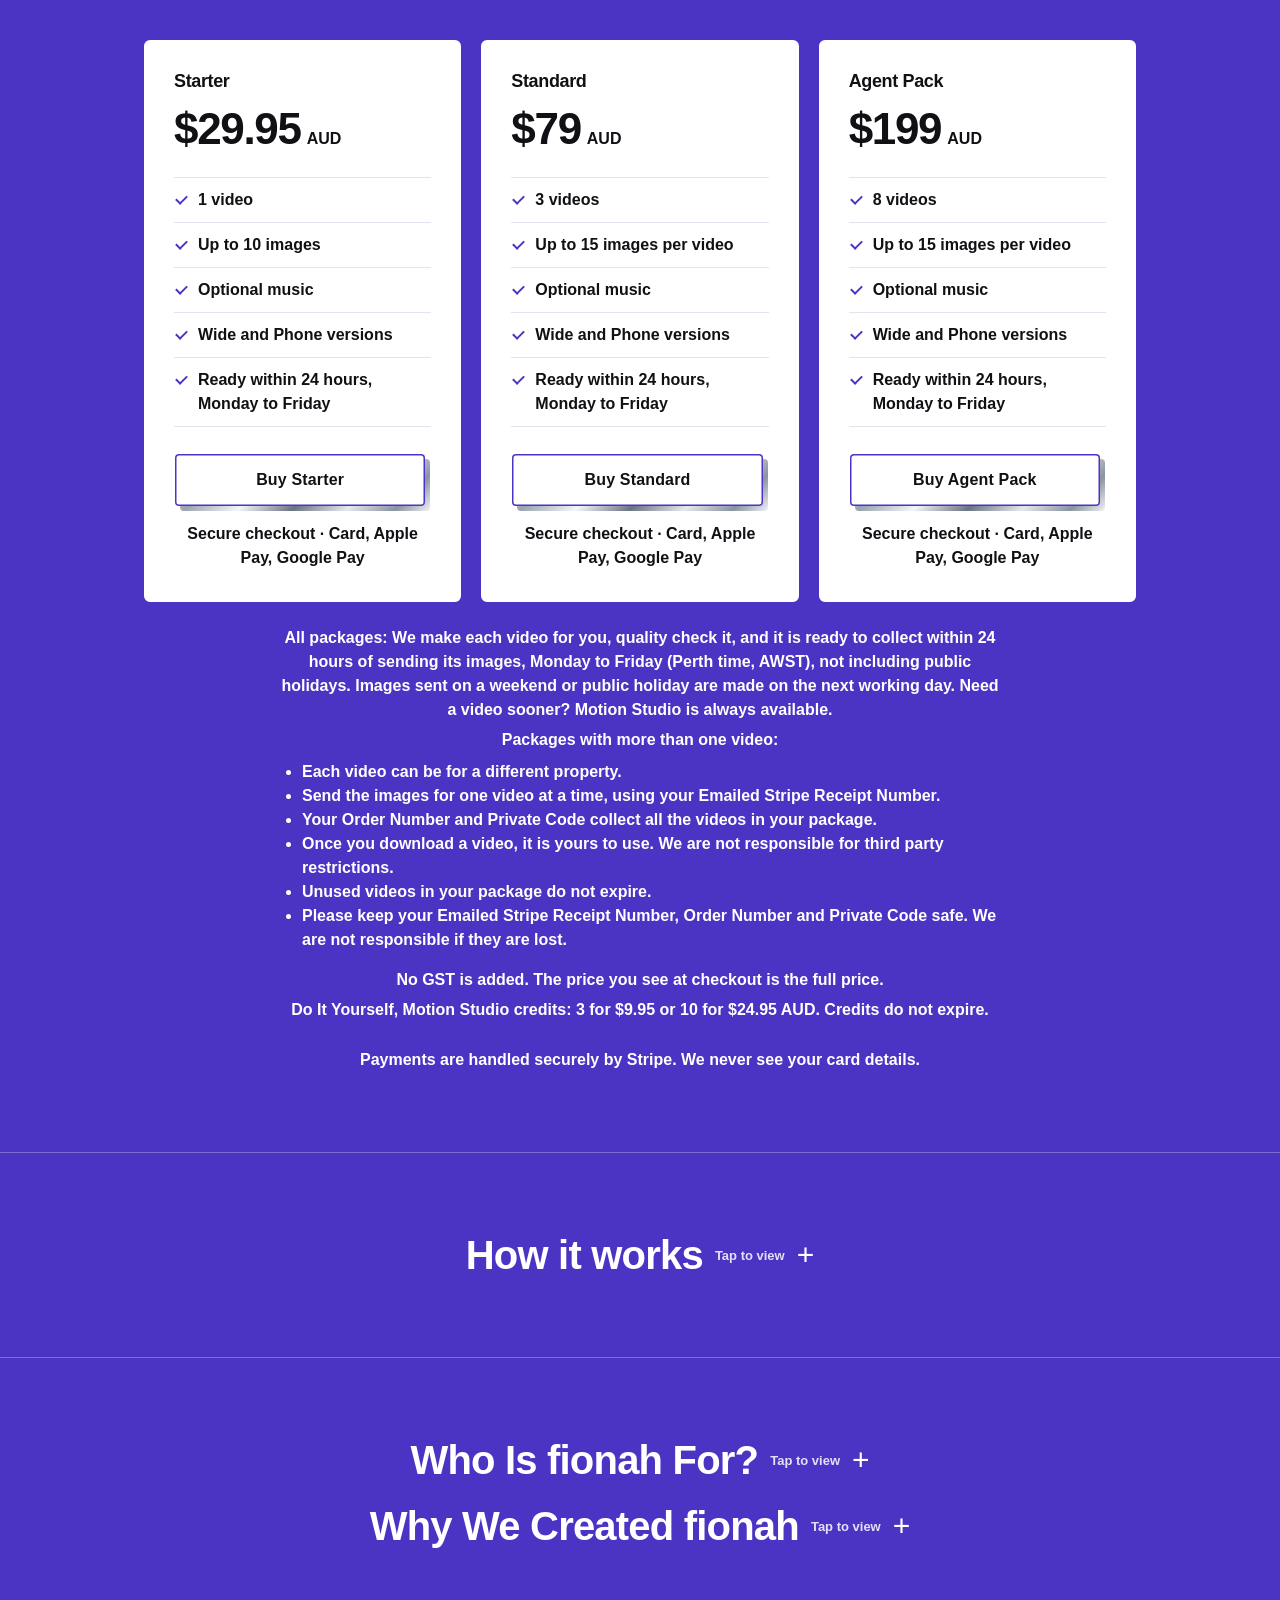
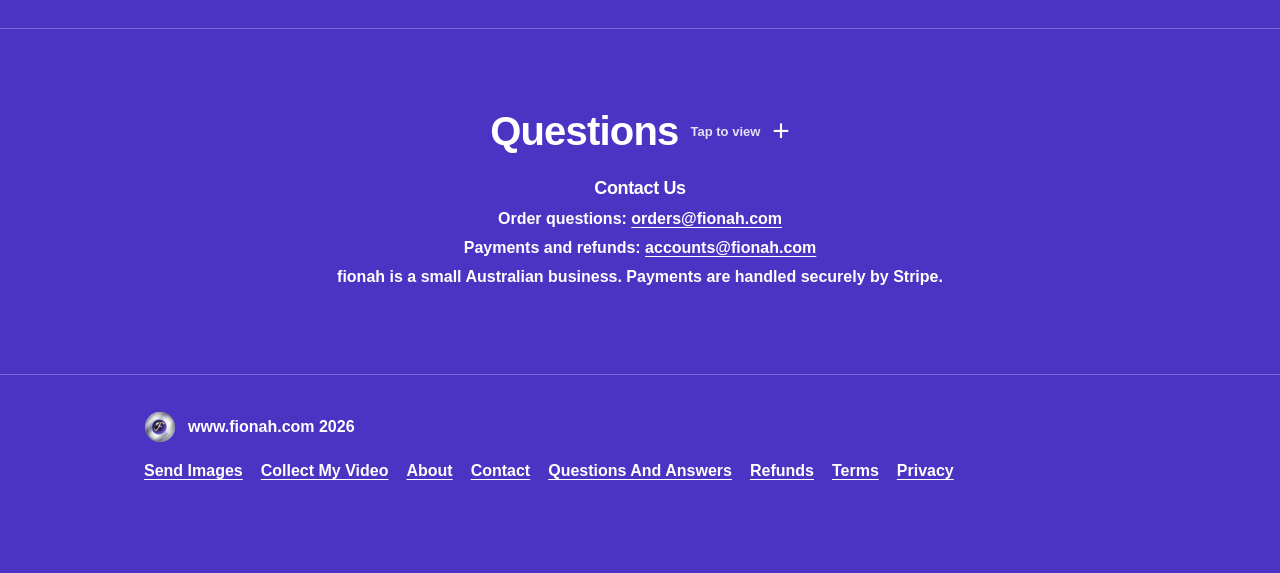
==== commit 69e8798e: "Homepage: Who Is fionah For? + Why We Created fionah tap-to-open tiles (Fi, 28 Nov) Co-Authored-By: " ====
--- a/index.html
+++ b/index.html
@@ -259,6 +259,11 @@
   .steps li::before{content:counter(s);position:absolute;left:18px;top:16px;width:32px;height:32px;border-radius:var(--r);background:#4B33C4;color:#fff;display:grid;place-items:center}
   #faq .faq{max-width:760px;margin:22px auto 0;background:var(--card);color:#111014;border-radius:var(--r-lg);padding:4px 22px;border-top:none}
   [data-look="night"] #faq .faq{color:#F4F2EE}
+  #who details.drawer+details.drawer{margin-top:22px}
+  #who .whobox{max-width:760px;margin:22px auto 0;background:var(--card);color:#111014;border-radius:var(--r-lg);padding:14px 22px;border-top:none;text-align:left}
+  [data-look="night"] #who .whobox{color:#F4F2EE}
+  #who .whobox ul{margin:8px 0 0;padding-left:22px}#who .whobox li{margin:8px 0}#who .whobox p{color:inherit;margin:8px 0}
+  @media (max-width:500px){#who details.drawer>summary h2{font-size:26px}}
   #faq .faq details{border-bottom:1px solid #E4E2EC}
   [data-look="night"] #faq .faq details{border-color:#2A2A33}
   #faq .faq details:last-child{border-bottom:none}
@@ -482,6 +487,36 @@
   </div>
 </section>
 
+<section id="who">
+  <div class="wrap">
+    <details class="drawer">
+      <summary><h2>Who Is fionah For?</h2></summary>
+      <div class="faq whobox">
+        <p>For busy people who want a beautiful property video, with no video skills needed and no software to learn.</p>
+        <ul>
+          <li><b>Real estate agents:</b> A video for every listing. The Agent Pack gives you 8 videos, each one for a different property, in Wide for listing websites and Phone for Reels.</li>
+          <li><b>Private sellers and landlords:</b> Help your home stand out when you sell or rent it. The Starter Pack gives you 1 video.</li>
+          <li><b>Holiday rental hosts:</b> Show guests your place to stay before they book.</li>
+          <li><b>Property managers and builders:</b> Show rentals, new builds and renovations.</li>
+          <li><b>Everyone else:</b> Motion Studio is free. Make a moving video from your own images on your device, any time.</li>
+        </ul>
+      </div>
+    </details>
+    <details class="drawer">
+      <summary><h2>Why We Created fionah</h2></summary>
+      <div class="faq whobox">
+        <p>We wanted an honest, simple way to turn property images into smooth, ready-to-share videos, without needing video skills or expensive software.</p>
+        <ul>
+          <li>We keep it simple for people who would rather not wrestle with technology.</li>
+          <li>We do not ask for your name or address. Your Emailed Stripe Receipt Number, Order Number and Private Code do the work instead.</li>
+          <li>We only use your real images, gently moved, so your property looks just as it is.</li>
+          <li>fionah is a small Australian business, and we are glad you are here.</li>
+        </ul>
+      </div>
+    </details>
+  </div>
+</section>
+
 <section id="faq">
   <div class="wrap">
     <details class="drawer">
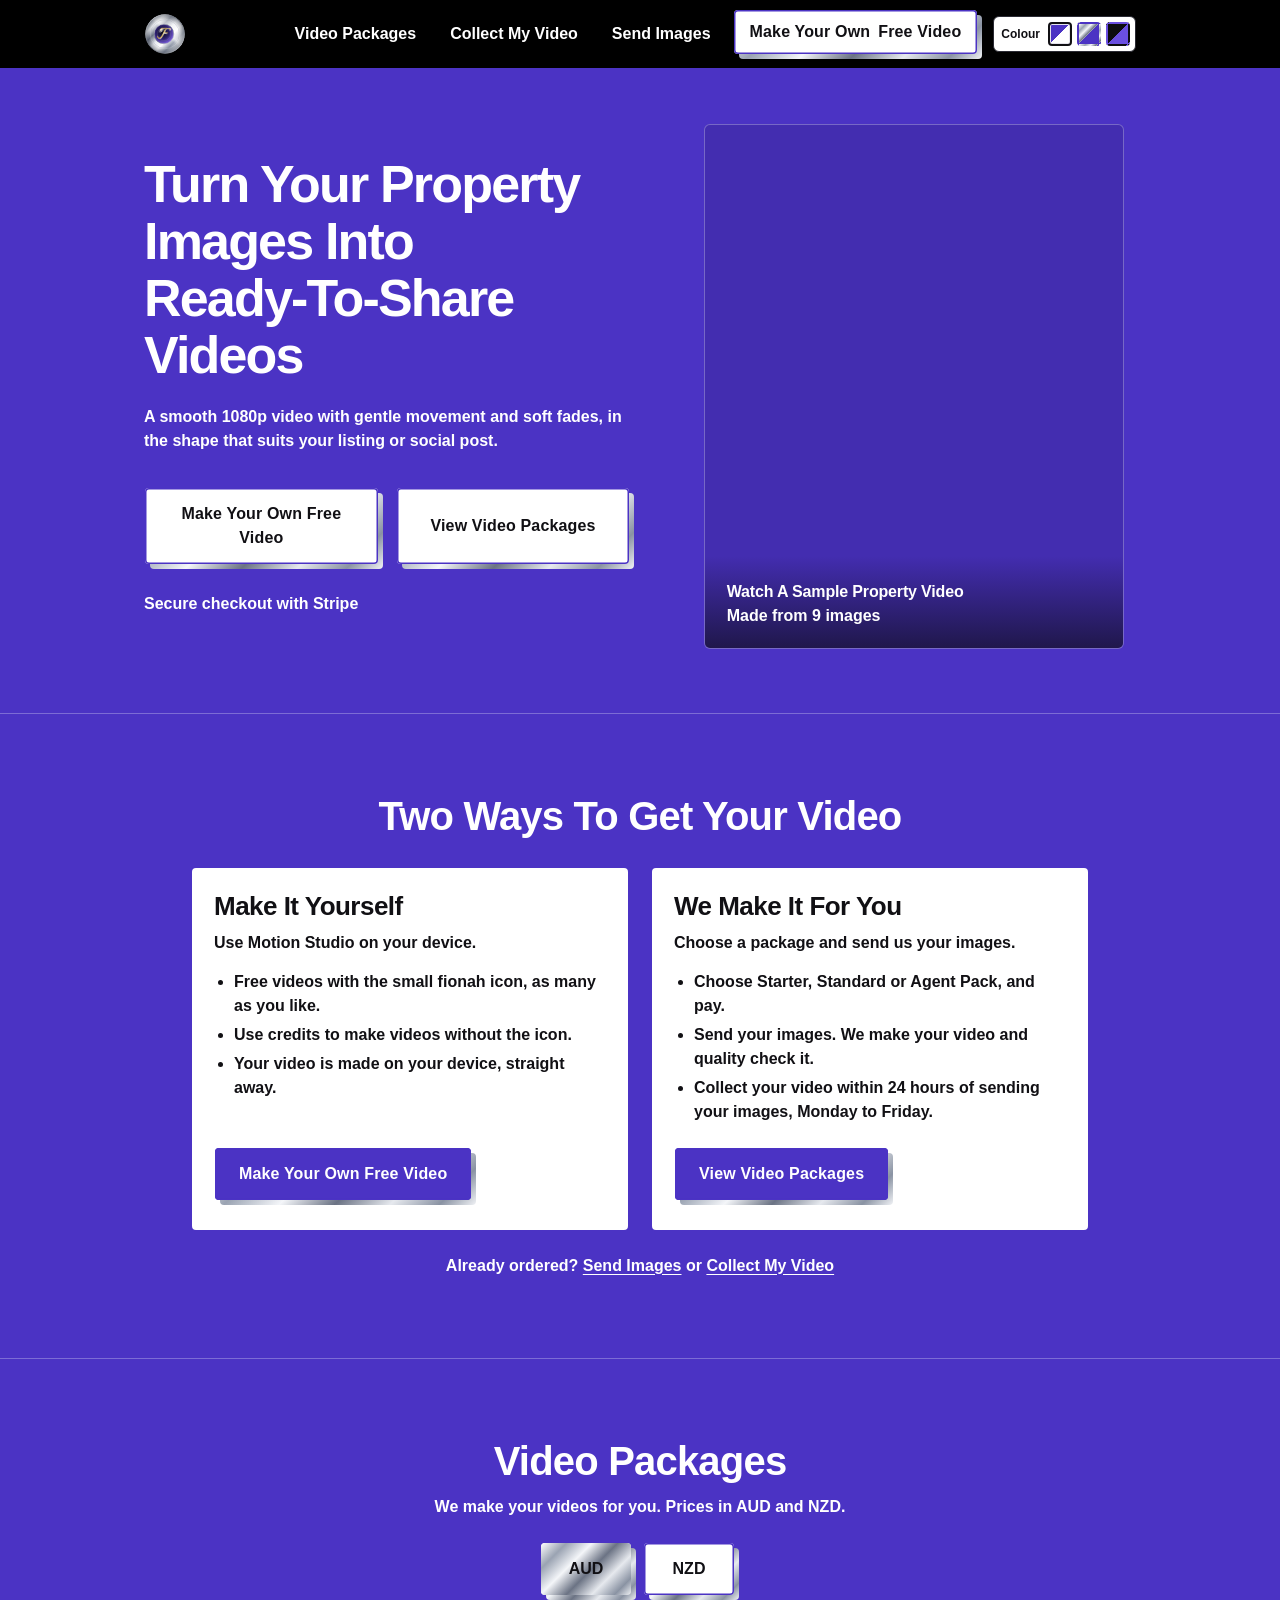
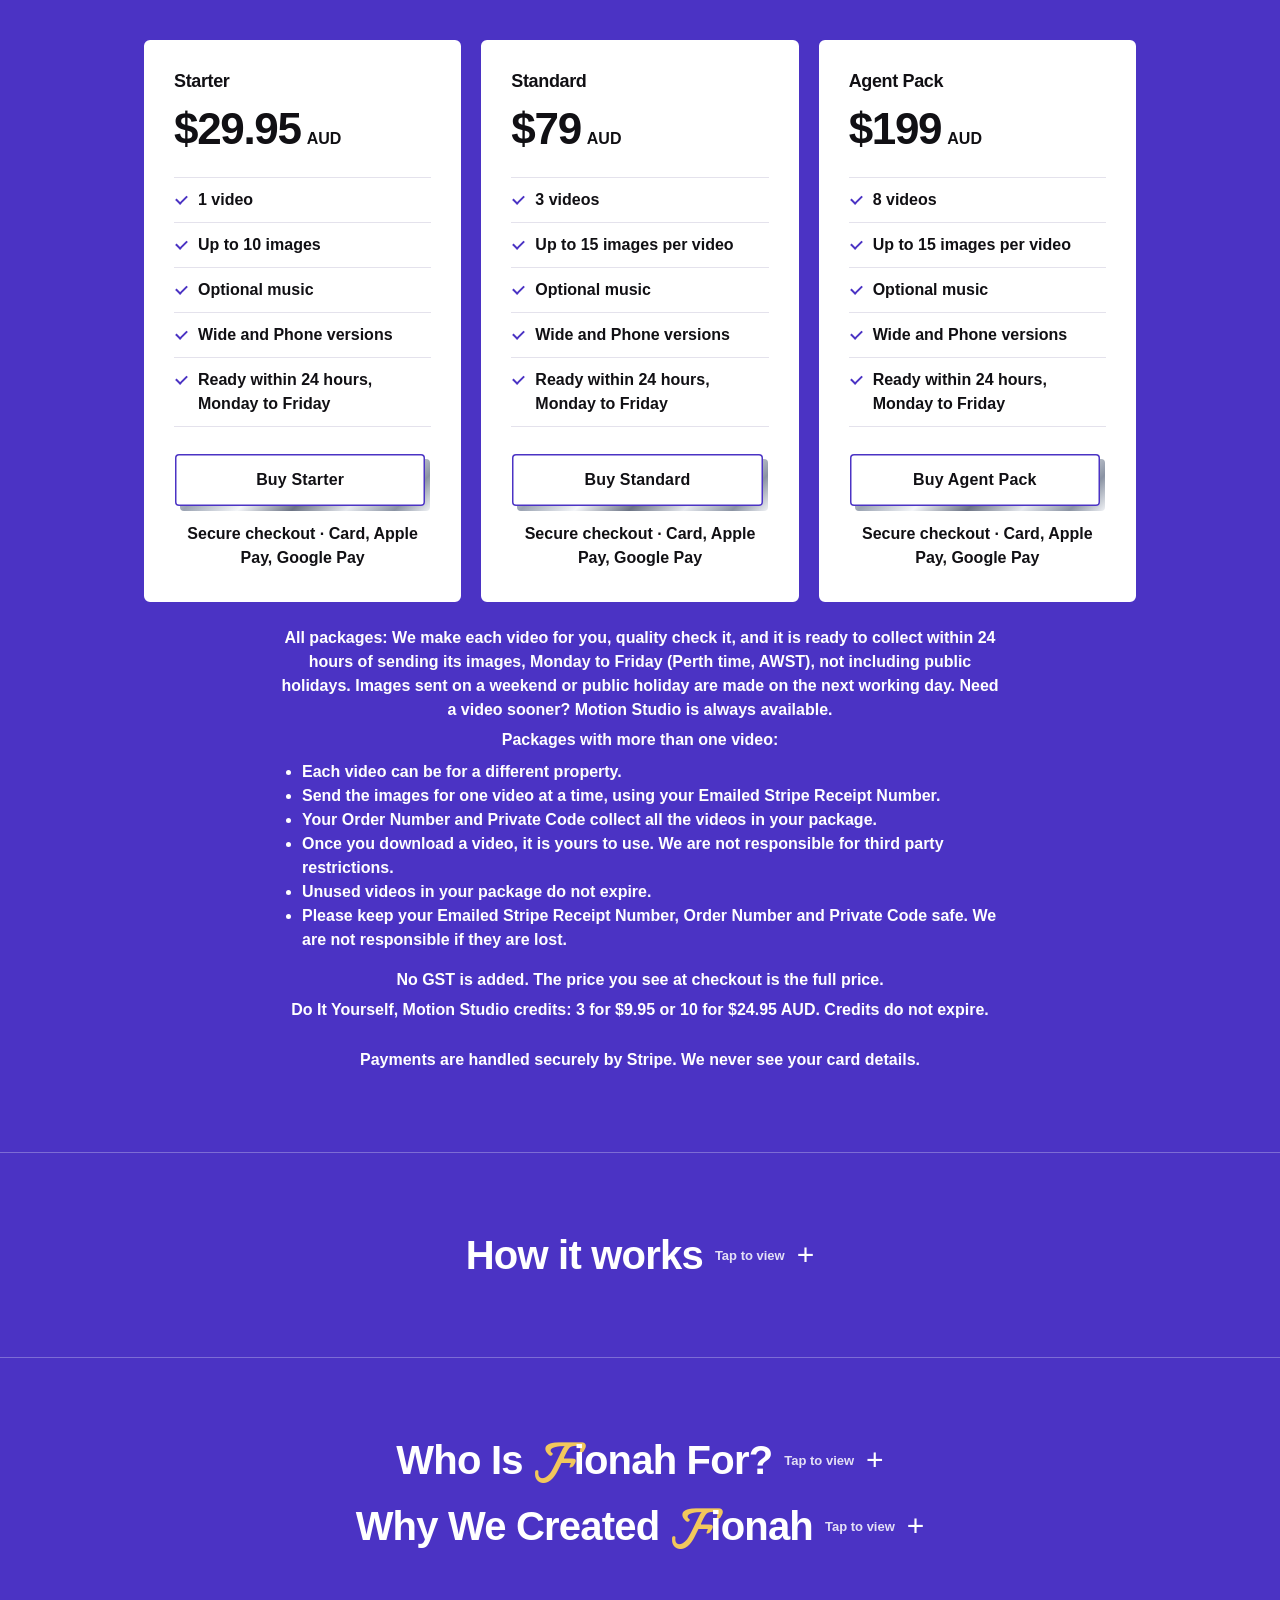
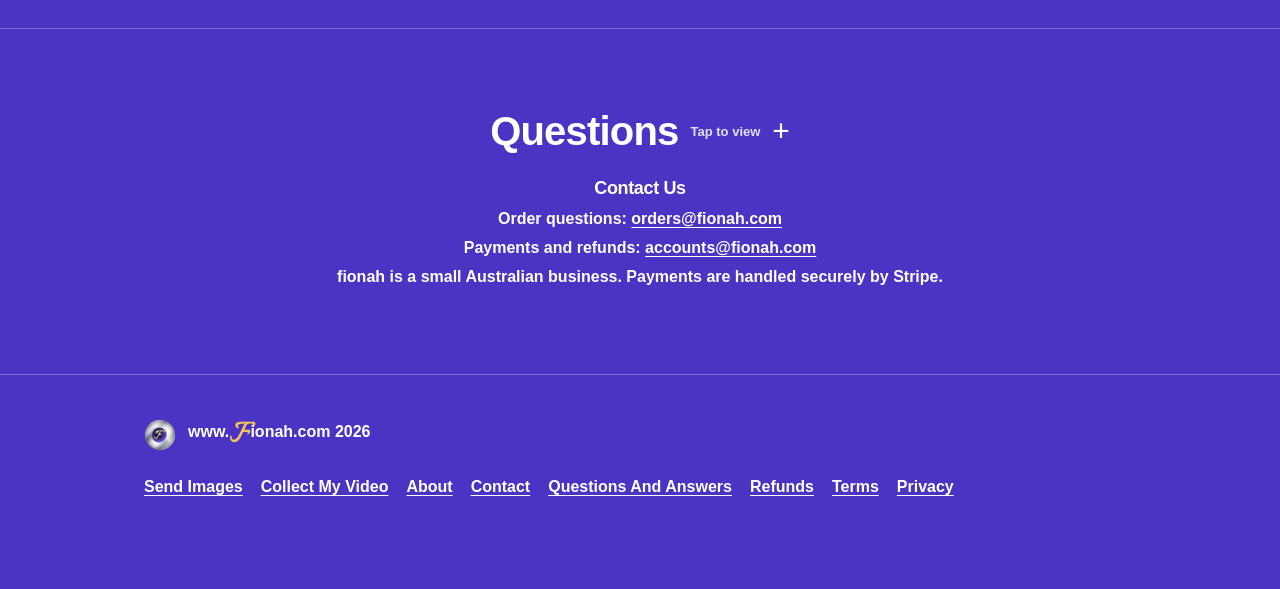
==== commit 5e287567: "Script gold F (logo font) for fionah in Who/Why headings and footer only (preview for Fi, 28 Nov) Co" ====
--- a/index.html
+++ b/index.html
@@ -336,6 +336,11 @@
   .biz h3{margin:0 0 8px}
   .biz p{margin:5px 0}
   .biz a{color:inherit;text-decoration:underline;text-underline-offset:3px}
+  /* fionah brand word: script gold F (logo font) + ionah, headings and footer only */
+  @font-face{font-family:'Italianno';src:url('fonts/Italianno-Regular.ttf') format('truetype');font-display:swap}
+  .fi{white-space:nowrap}
+  .fi b{font-family:'Italianno','Brush Script MT',cursive;font-weight:400;font-size:1.6em;line-height:0;color:#F2C75C;margin-right:.07em;vertical-align:-.08em}
+  #fiFoot b{font-size:32px !important;vertical-align:-.12em}
 </style>
 <style id="tapfix">
   /* No grey/blue flash or leftover outline when tapping; outline stays for keyboard users */
@@ -490,7 +495,7 @@
 <section id="who">
   <div class="wrap">
     <details class="drawer">
-      <summary><h2>Who Is fionah For?</h2></summary>
+      <summary><h2>Who Is <span class="fi"><b>F</b>ionah</span> For?</h2></summary>
       <div class="faq whobox">
         <p>For busy people who want a beautiful property video, with no video skills needed and no software to learn.</p>
         <ul>
@@ -503,7 +508,7 @@
       </div>
     </details>
     <details class="drawer">
-      <summary><h2>Why We Created fionah</h2></summary>
+      <summary><h2>Why We Created <span class="fi"><b>F</b>ionah</span></h2></summary>
       <div class="faq whobox">
         <p>We wanted an honest, simple way to turn property images into smooth, ready-to-share videos, without needing video skills or expensive software.</p>
         <ul>
@@ -554,7 +559,7 @@
 
 <footer>
   <div class="wrap">
-    <div style="display:flex;align-items:center;gap:12px;flex-wrap:wrap"><a class="logo sm" href="#top" aria-label="Back to top"><img src="logo.svg" alt="fionah" width="40" height="40"></a><span>www.fionah.com 2026</span></div>
+    <div style="display:flex;align-items:center;gap:12px;flex-wrap:wrap"><a class="logo sm" href="#top" aria-label="Back to top"><img src="logo.svg" alt="fionah" width="40" height="40"></a><span>www.<span class="fi" id="fiFoot"><b>F</b>ionah</span>.com 2026</span></div>
     <div class="flinks"><a href="send.html">Send Images</a><a href="get.html">Collect My Video</a><a href="policies.html#about">About</a><a href="policies.html#contact">Contact</a><a href="qa.html">Questions And Answers</a><a href="policies.html#refunds">Refunds</a><a href="policies.html#terms">Terms</a><a href="policies.html#privacy">Privacy</a></div>
   </div>
 </footer>
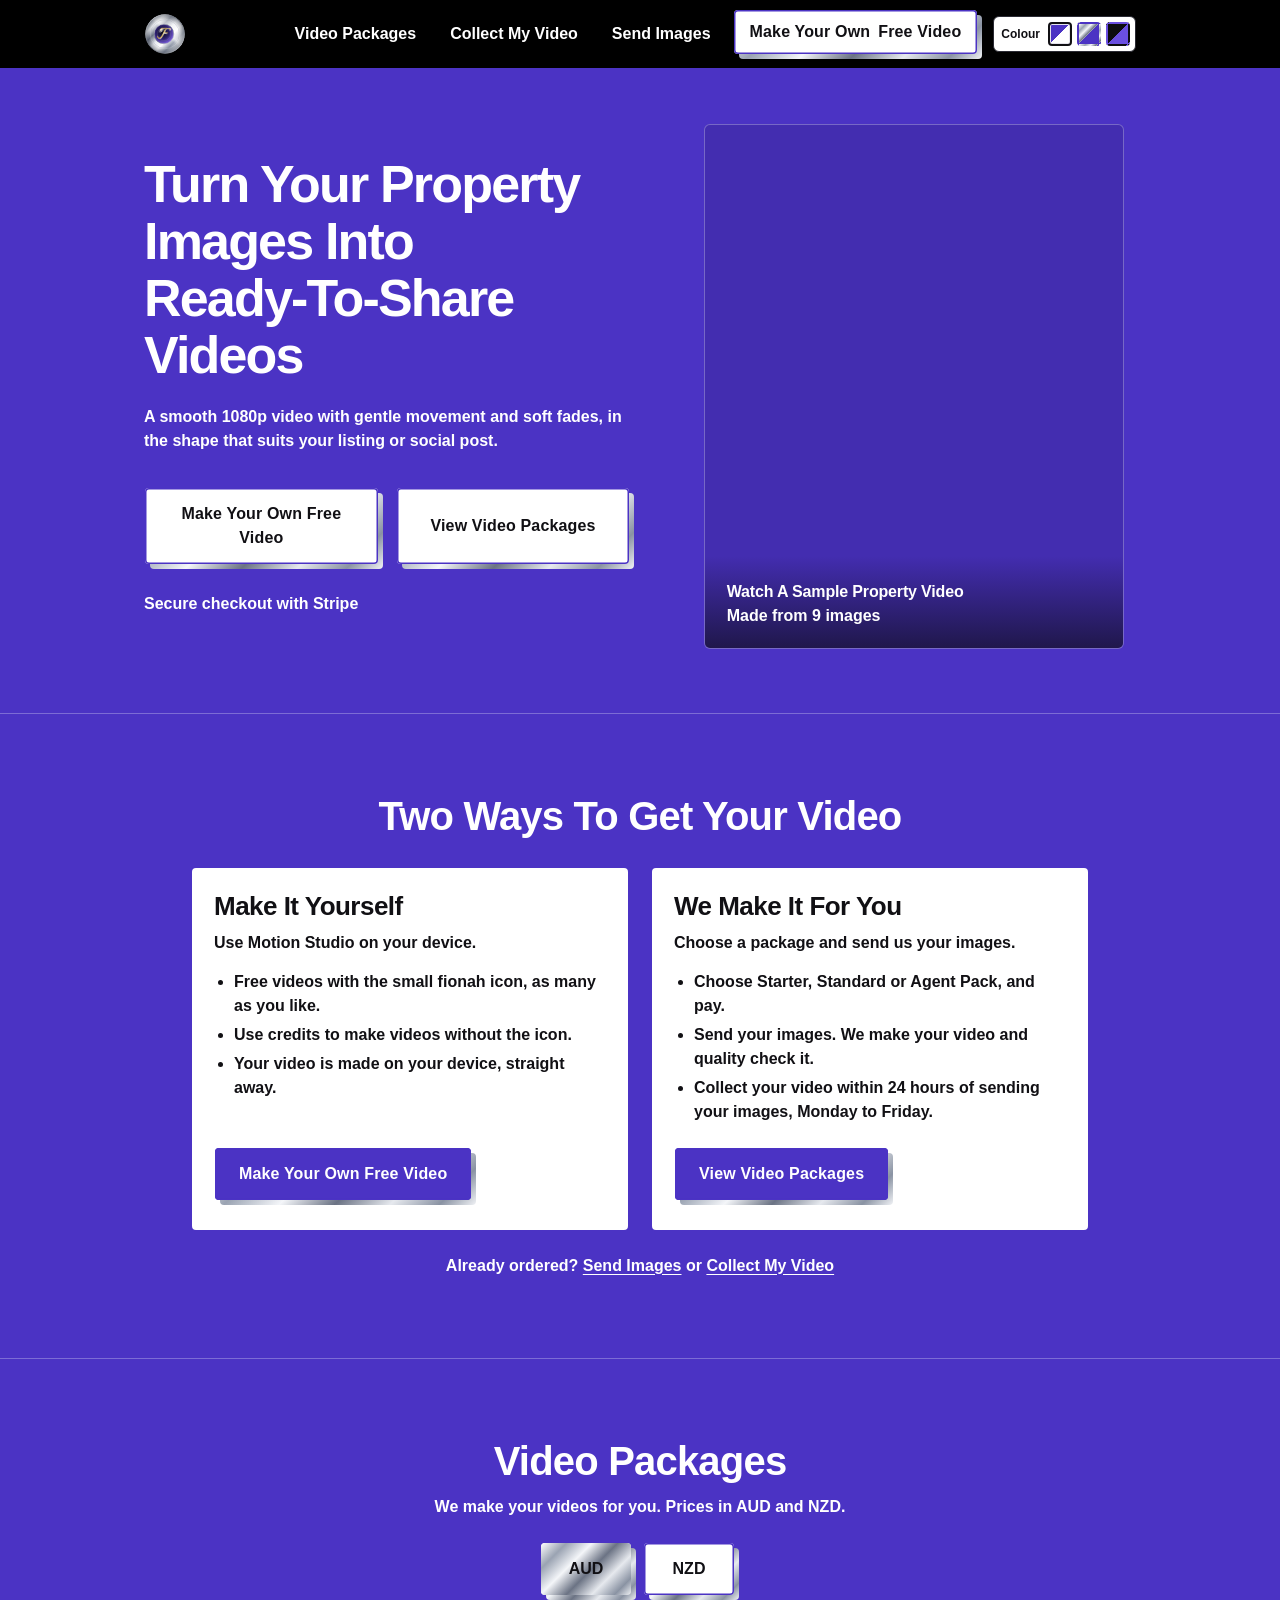
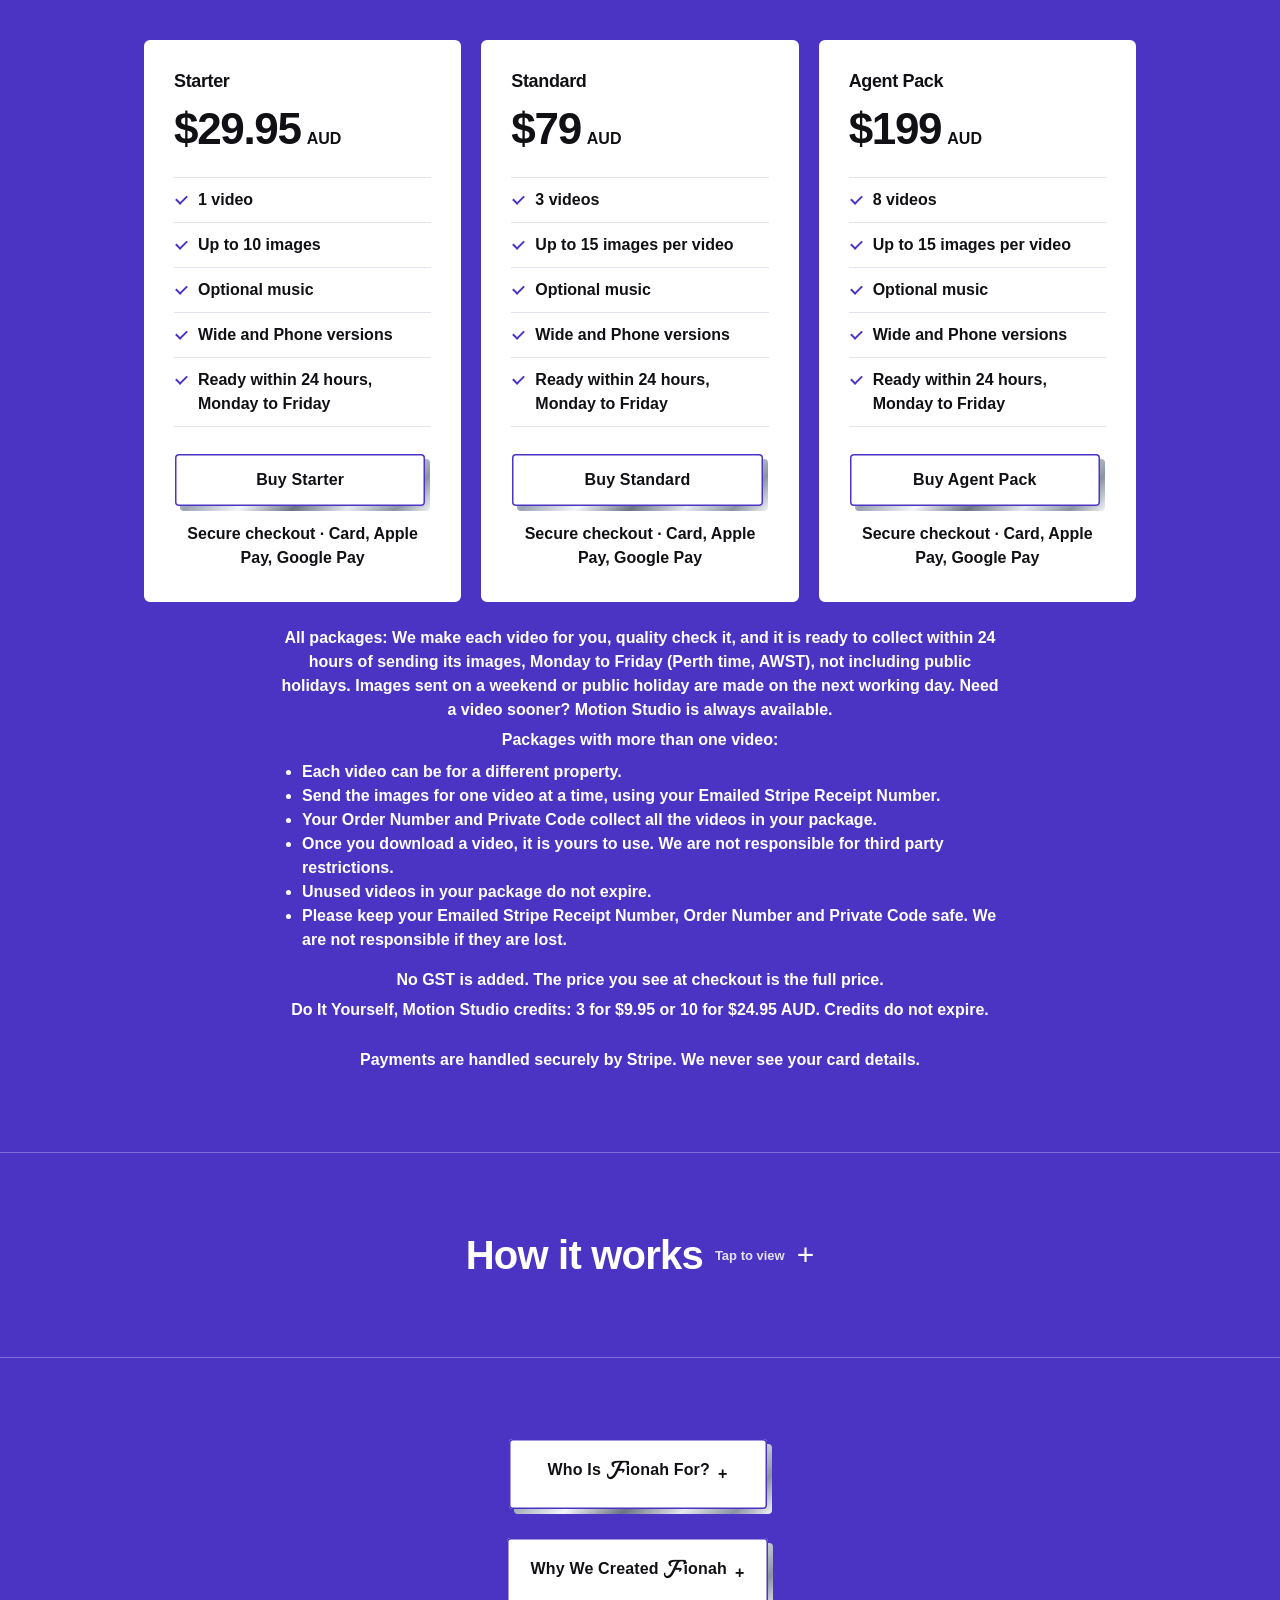
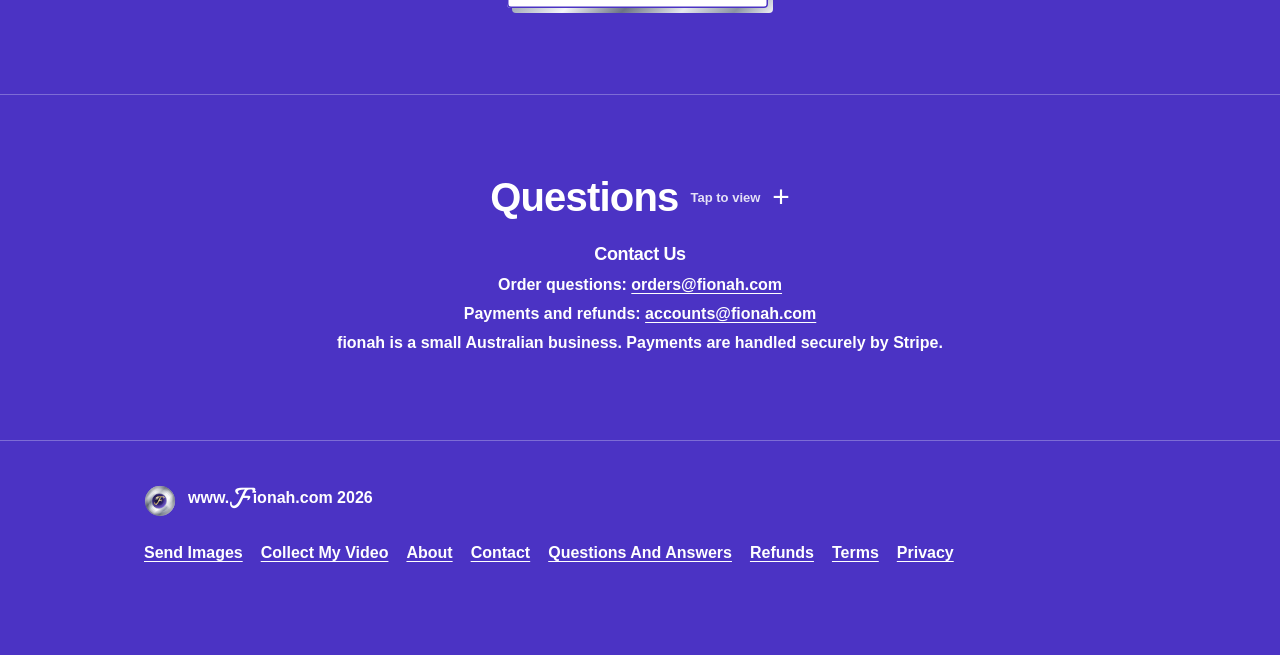
==== commit 083c5fbc: "Who/Why tabs same size as the main buttons; script F follows the colour look (no gold) (Fi, 28 Nov) " ====
--- a/index.html
+++ b/index.html
@@ -263,7 +263,6 @@
   #who .whobox{max-width:760px;margin:22px auto 0;background:var(--card);color:#111014;border-radius:var(--r-lg);padding:14px 22px;border-top:none;text-align:left}
   [data-look="night"] #who .whobox{color:#F4F2EE}
   #who .whobox ul{margin:8px 0 0;padding-left:22px}#who .whobox li{margin:8px 0}#who .whobox p{color:inherit;margin:8px 0}
-  @media (max-width:500px){#who details.drawer>summary h2{font-size:26px}}
   #faq .faq details{border-bottom:1px solid #E4E2EC}
   [data-look="night"] #faq .faq details{border-color:#2A2A33}
   #faq .faq details:last-child{border-bottom:none}
@@ -339,7 +338,15 @@
   /* fionah brand word: script gold F (logo font) + ionah, headings and footer only */
   @font-face{font-family:'Italianno';src:url('fonts/Italianno-Regular.ttf') format('truetype');font-display:swap}
   .fi{white-space:nowrap}
-  .fi b{font-family:'Italianno','Brush Script MT',cursive;font-weight:400;font-size:1.6em;line-height:0;color:#F2C75C;margin-right:.07em;vertical-align:-.08em}
+  .fi b{font-family:'Italianno','Brush Script MT',cursive;font-weight:400;font-size:1.6em;line-height:0;color:inherit;margin-right:.14em;vertical-align:-.08em}
+  /* Who/Why tabs: same size as the Make Your Own Free Video button */
+  #who details.drawer>summary{display:flex;justify-content:center;padding:0}
+  #who details.drawer>summary::before,#who details.drawer>summary::after{content:none;display:none}
+  #who .whobtn{min-width:260px}
+  #who .whobtn .pm::before{content:"+";font-weight:700}
+  #who details[open] .whobtn .pm::before{content:"\2013"}
+  #who .fi b{font-size:28px !important;vertical-align:-.12em}
+  #who .whobtn .wt{display:inline;line-height:1.2}
   #fiFoot b{font-size:32px !important;vertical-align:-.12em}
 </style>
 <style id="tapfix">
@@ -495,7 +502,7 @@
 <section id="who">
   <div class="wrap">
     <details class="drawer">
-      <summary><h2>Who Is <span class="fi"><b>F</b>ionah</span> For?</h2></summary>
+      <summary><span class="btn btn-main whobtn" role="heading" aria-level="2"><span class="wt">Who Is <span class="fi"><b>F</b>ionah</span> For?</span> <span class="pm" aria-hidden="true"></span></span></summary>
       <div class="faq whobox">
         <p>For busy people who want a beautiful property video, with no video skills needed and no software to learn.</p>
         <ul>
@@ -508,7 +515,7 @@
       </div>
     </details>
     <details class="drawer">
-      <summary><h2>Why We Created <span class="fi"><b>F</b>ionah</span></h2></summary>
+      <summary><span class="btn btn-main whobtn" role="heading" aria-level="2"><span class="wt">Why We Created <span class="fi"><b>F</b>ionah</span></span> <span class="pm" aria-hidden="true"></span></span></summary>
       <div class="faq whobox">
         <p>We wanted an honest, simple way to turn property images into smooth, ready-to-share videos, without needing video skills or expensive software.</p>
         <ul>
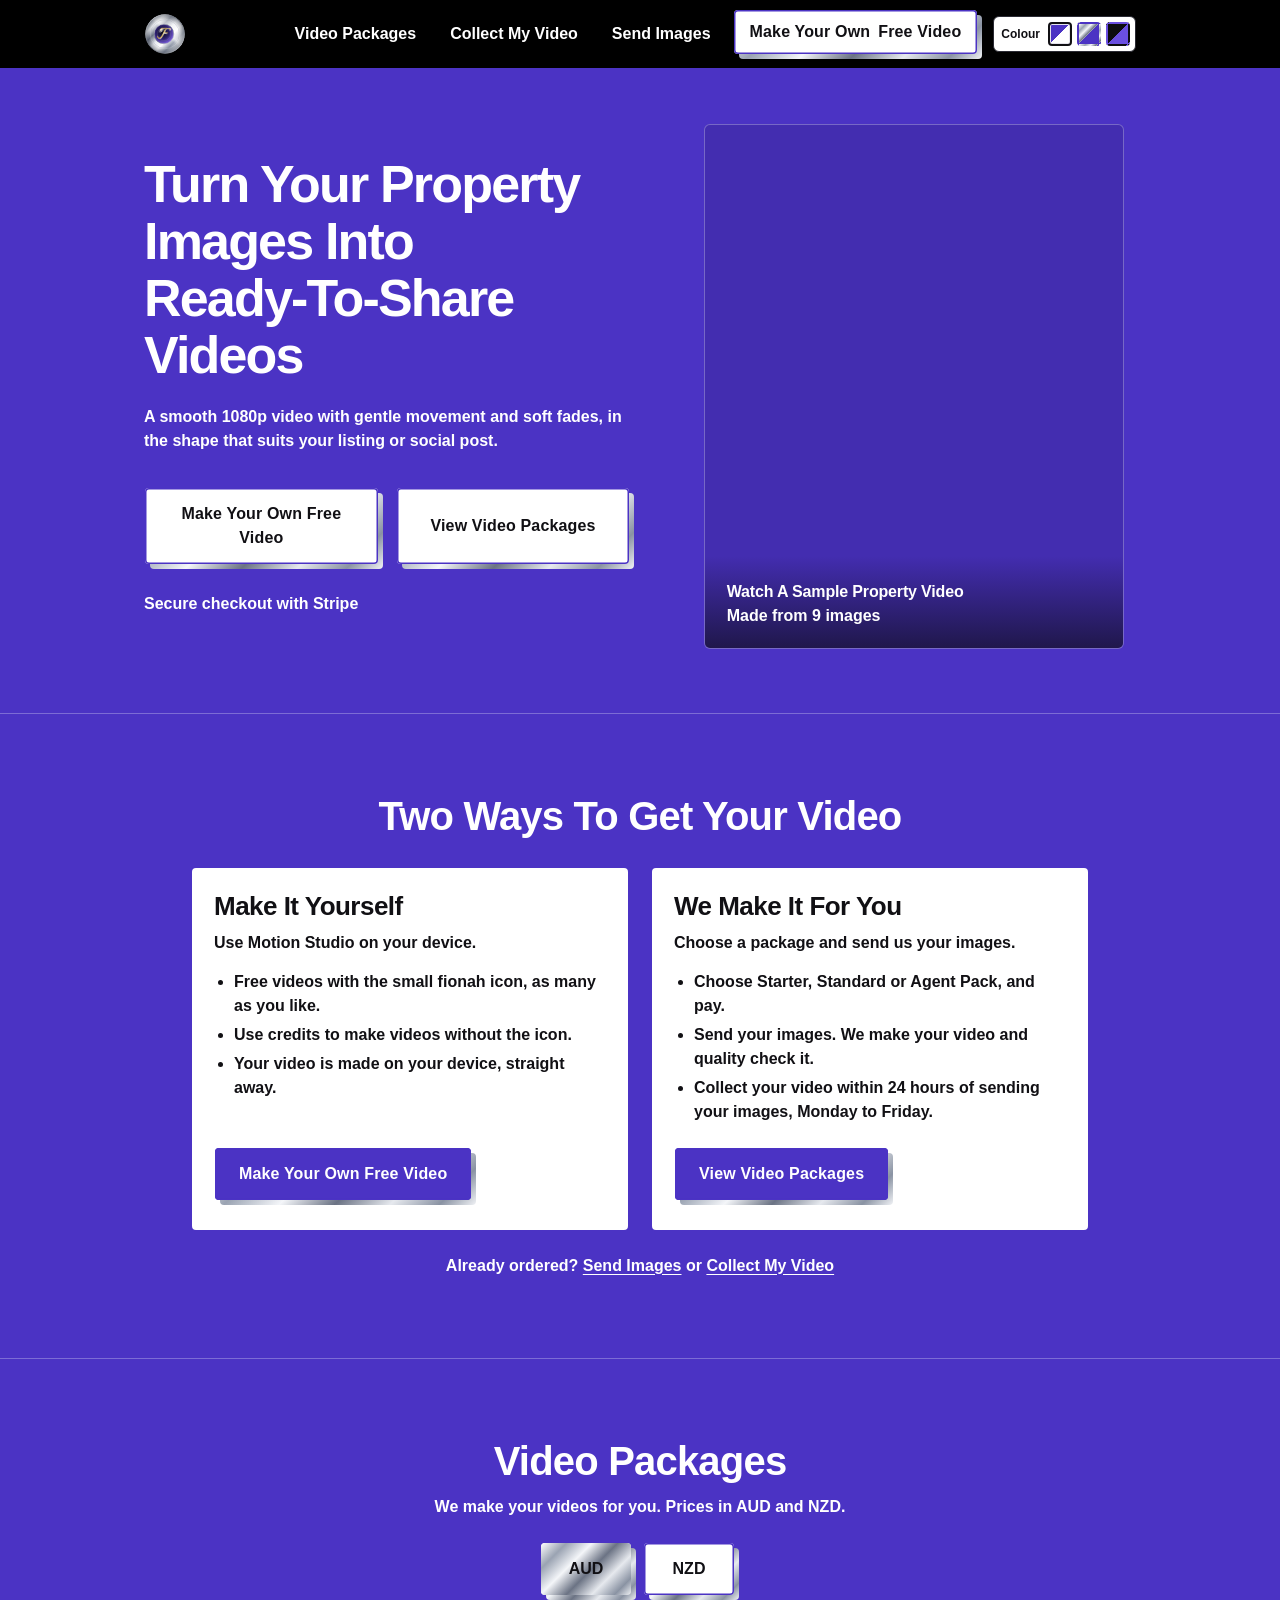
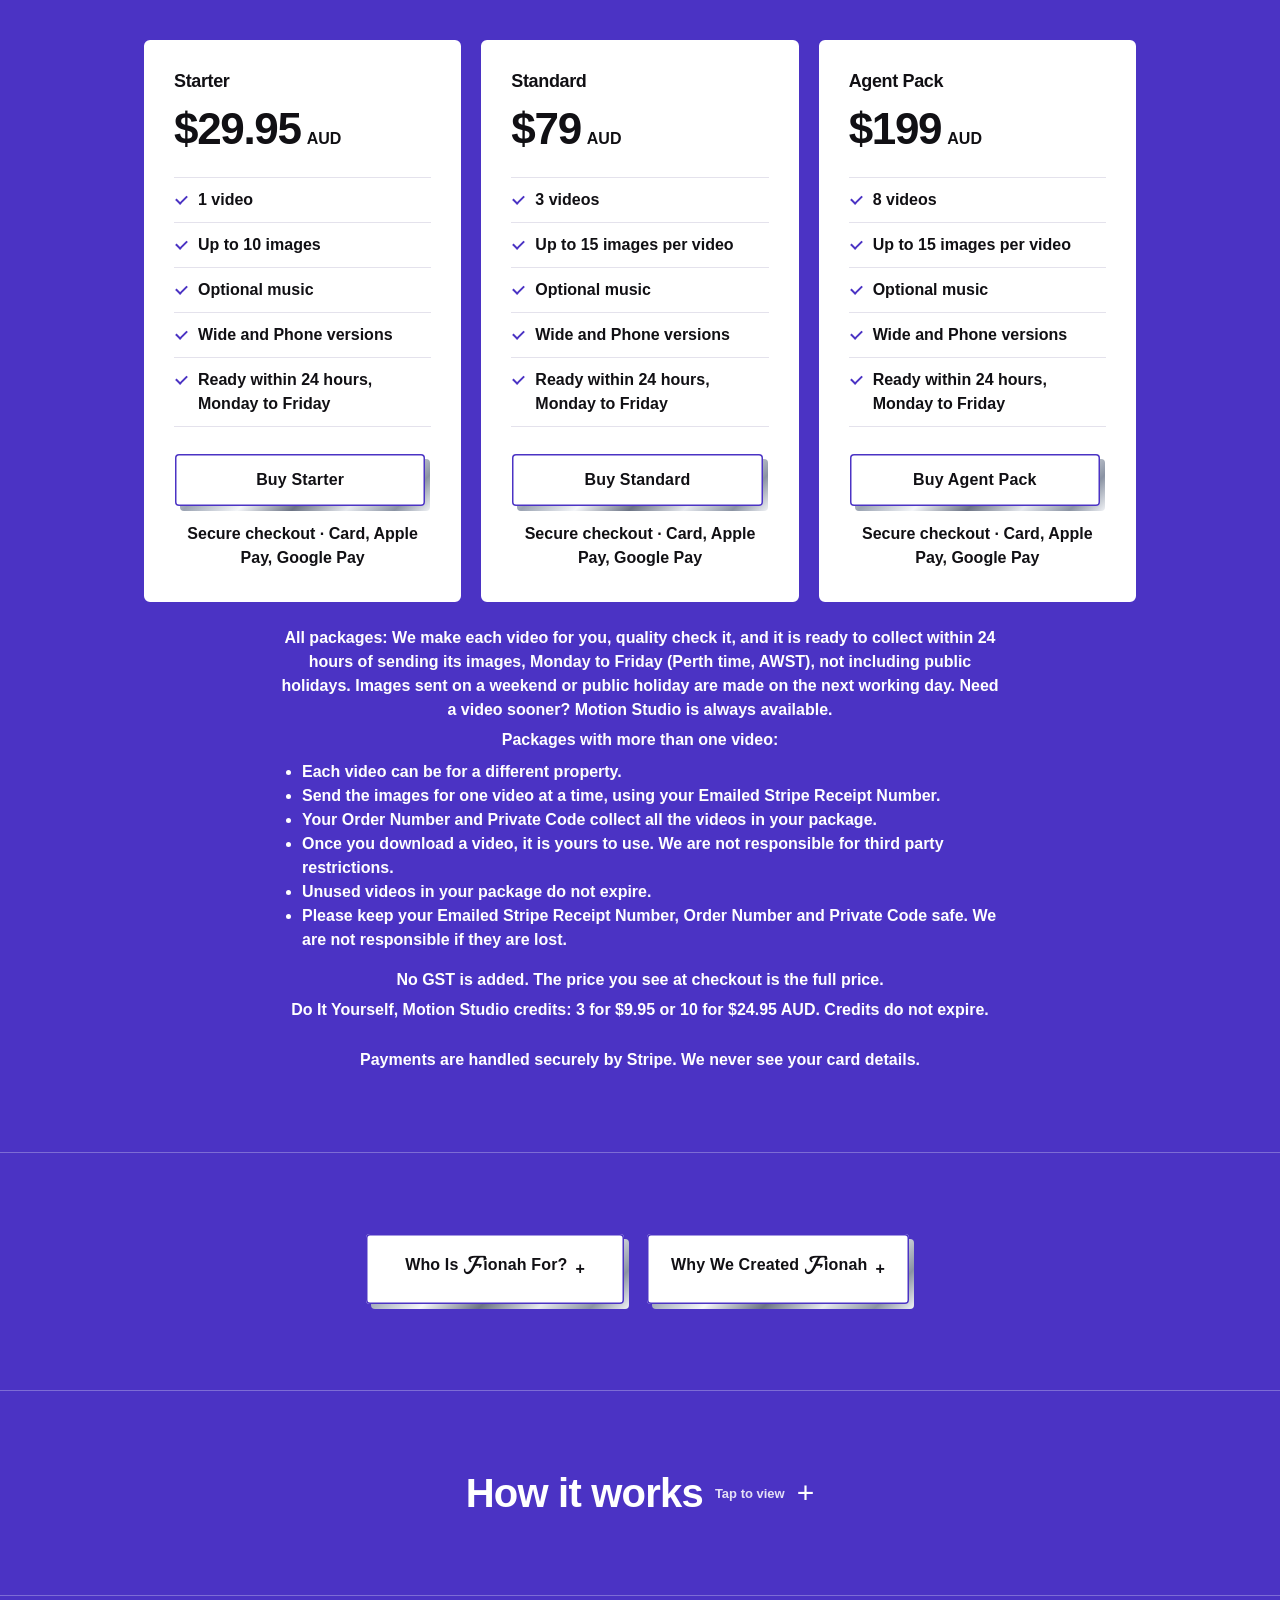
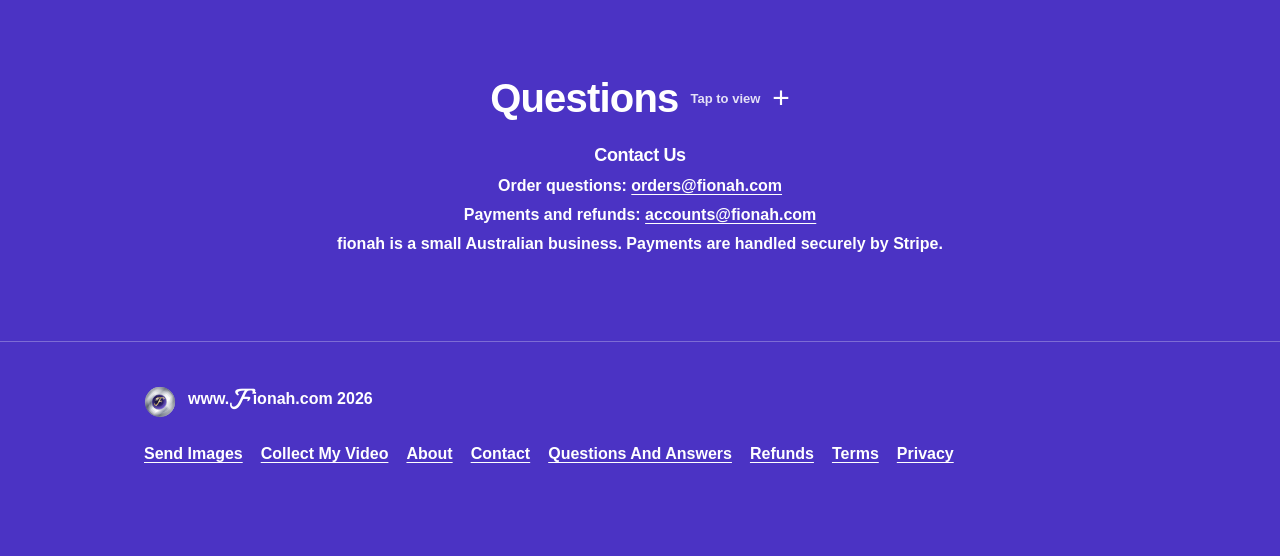
==== commit b9c7deae: "Who/Why tabs side by side, moved above How It Works (preview for Fi, 28 Nov) Co-Authored-By: Claude " ====
--- a/index.html
+++ b/index.html
@@ -259,7 +259,6 @@
   .steps li::before{content:counter(s);position:absolute;left:18px;top:16px;width:32px;height:32px;border-radius:var(--r);background:#4B33C4;color:#fff;display:grid;place-items:center}
   #faq .faq{max-width:760px;margin:22px auto 0;background:var(--card);color:#111014;border-radius:var(--r-lg);padding:4px 22px;border-top:none}
   [data-look="night"] #faq .faq{color:#F4F2EE}
-  #who details.drawer+details.drawer{margin-top:22px}
   #who .whobox{max-width:760px;margin:22px auto 0;background:var(--card);color:#111014;border-radius:var(--r-lg);padding:14px 22px;border-top:none;text-align:left}
   [data-look="night"] #who .whobox{color:#F4F2EE}
   #who .whobox ul{margin:8px 0 0;padding-left:22px}#who .whobox li{margin:8px 0}#who .whobox p{color:inherit;margin:8px 0}
@@ -340,11 +339,12 @@
   .fi{white-space:nowrap}
   .fi b{font-family:'Italianno','Brush Script MT',cursive;font-weight:400;font-size:1.6em;line-height:0;color:inherit;margin-right:.14em;vertical-align:-.08em}
   /* Who/Why tabs: same size as the Make Your Own Free Video button */
-  #who details.drawer>summary{display:flex;justify-content:center;padding:0}
-  #who details.drawer>summary::before,#who details.drawer>summary::after{content:none;display:none}
+  #who .whorow{display:flex;justify-content:center;gap:16px;flex-wrap:wrap}
   #who .whobtn{min-width:260px}
   #who .whobtn .pm::before{content:"+";font-weight:700}
-  #who details[open] .whobtn .pm::before{content:"\2013"}
+  #who .whobtn[aria-expanded="true"] .pm::before{content:"\2013"}
+  #who .sr{position:absolute;width:1px;height:1px;overflow:hidden;clip:rect(0 0 0 0);white-space:nowrap}
+  @media (max-width:640px){#who .whorow{display:grid;grid-template-columns:1fr 1fr;gap:8px}#who .whobtn{min-width:0;padding:10px 6px;gap:4px;margin:0 4px 4px 0}#who .whobtn .wt,#who .whobtn .wt>span{font-size:14px !important;line-height:1.25}#who .whobtn .fi b{font-size:22px !important;line-height:0}}
   #who .fi b{font-size:28px !important;vertical-align:-.12em}
   #who .whobtn .wt{display:inline;line-height:1.2}
   #fiFoot b{font-size:32px !important;vertical-align:-.12em}
@@ -461,6 +461,35 @@
       <p>Do It Yourself, Motion Studio credits: 3 for $9.95 or 10 for $24.95 AUD. Credits do not expire.</p>
     </div>
     <div class="secure">Payments are handled securely by Stripe. We never see your card details.</div>
+  </div>
+</section>
+
+<section id="who">
+  <div class="wrap">
+    <h2 class="sr">About fionah</h2>
+    <div class="whorow">
+      <button type="button" class="btn btn-main whobtn" aria-expanded="false" aria-controls="whoFor"><span class="wt">Who Is <span class="fi"><b>F</b>ionah</span> For?</span> <span class="pm" aria-hidden="true"></span></button>
+      <button type="button" class="btn btn-main whobtn" aria-expanded="false" aria-controls="whoWhy"><span class="wt">Why We Created <span class="fi"><b>F</b>ionah</span></span> <span class="pm" aria-hidden="true"></span></button>
+    </div>
+    <div class="faq whobox" id="whoFor" hidden>
+        <p>For busy people who want a beautiful property video, with no video skills needed and no software to learn.</p>
+        <ul>
+          <li><b>Real estate agents:</b> A video for every listing. The Agent Pack gives you 8 videos, each one for a different property, in Wide for listing websites and Phone for Reels.</li>
+          <li><b>Private sellers and landlords:</b> Help your home stand out when you sell or rent it. The Starter Pack gives you 1 video.</li>
+          <li><b>Holiday rental hosts:</b> Show guests your place to stay before they book.</li>
+          <li><b>Property managers and builders:</b> Show rentals, new builds and renovations.</li>
+          <li><b>Everyone else:</b> Motion Studio is free. Make a moving video from your own images on your device, any time.</li>
+        </ul>
+      </div>
+    <div class="faq whobox" id="whoWhy" hidden>
+        <p>We wanted an honest, simple way to turn property images into smooth, ready-to-share videos, without needing video skills or expensive software.</p>
+        <ul>
+          <li>We keep it simple for people who would rather not wrestle with technology.</li>
+          <li>We do not ask for your name or address. Your Emailed Stripe Receipt Number, Order Number and Private Code do the work instead.</li>
+          <li>We only use your real images, gently moved, so your property looks just as it is.</li>
+          <li>fionah is a small Australian business, and we are glad you are here.</li>
+        </ul>
+      </div>
   </div>
 </section>
 
@@ -499,36 +528,6 @@
   </div>
 </section>
 
-<section id="who">
-  <div class="wrap">
-    <details class="drawer">
-      <summary><span class="btn btn-main whobtn" role="heading" aria-level="2"><span class="wt">Who Is <span class="fi"><b>F</b>ionah</span> For?</span> <span class="pm" aria-hidden="true"></span></span></summary>
-      <div class="faq whobox">
-        <p>For busy people who want a beautiful property video, with no video skills needed and no software to learn.</p>
-        <ul>
-          <li><b>Real estate agents:</b> A video for every listing. The Agent Pack gives you 8 videos, each one for a different property, in Wide for listing websites and Phone for Reels.</li>
-          <li><b>Private sellers and landlords:</b> Help your home stand out when you sell or rent it. The Starter Pack gives you 1 video.</li>
-          <li><b>Holiday rental hosts:</b> Show guests your place to stay before they book.</li>
-          <li><b>Property managers and builders:</b> Show rentals, new builds and renovations.</li>
-          <li><b>Everyone else:</b> Motion Studio is free. Make a moving video from your own images on your device, any time.</li>
-        </ul>
-      </div>
-    </details>
-    <details class="drawer">
-      <summary><span class="btn btn-main whobtn" role="heading" aria-level="2"><span class="wt">Why We Created <span class="fi"><b>F</b>ionah</span></span> <span class="pm" aria-hidden="true"></span></span></summary>
-      <div class="faq whobox">
-        <p>We wanted an honest, simple way to turn property images into smooth, ready-to-share videos, without needing video skills or expensive software.</p>
-        <ul>
-          <li>We keep it simple for people who would rather not wrestle with technology.</li>
-          <li>We do not ask for your name or address. Your Emailed Stripe Receipt Number, Order Number and Private Code do the work instead.</li>
-          <li>We only use your real images, gently moved, so your property looks just as it is.</li>
-          <li>fionah is a small Australian business, and we are glad you are here.</li>
-        </ul>
-      </div>
-    </details>
-  </div>
-</section>
-
 <section id="faq">
   <div class="wrap">
     <details class="drawer">
@@ -570,8 +569,6 @@
     <div class="flinks"><a href="send.html">Send Images</a><a href="get.html">Collect My Video</a><a href="policies.html#about">About</a><a href="policies.html#contact">Contact</a><a href="qa.html">Questions And Answers</a><a href="policies.html#refunds">Refunds</a><a href="policies.html#terms">Terms</a><a href="policies.html#privacy">Privacy</a></div>
   </div>
 </footer>
-
-
 
 <script>
 /* =========================================================
@@ -639,5 +636,18 @@
 })();
 </script>
 <script src="mail.js"></script>
+<script>
+/* Who / Why tabs: tap one to open its box below (the other closes) */
+document.querySelectorAll('#who .whobtn').forEach(function (b) {
+  b.addEventListener('click', function () {
+    var open = b.getAttribute('aria-expanded') !== 'true';
+    document.querySelectorAll('#who .whobtn').forEach(function (o) {
+      o.setAttribute('aria-expanded', 'false');
+      document.getElementById(o.getAttribute('aria-controls')).hidden = true;
+    });
+    if (open) { b.setAttribute('aria-expanded', 'true'); document.getElementById(b.getAttribute('aria-controls')).hidden = false; }
+  });
+});
+</script>
 </body>
 </html>
